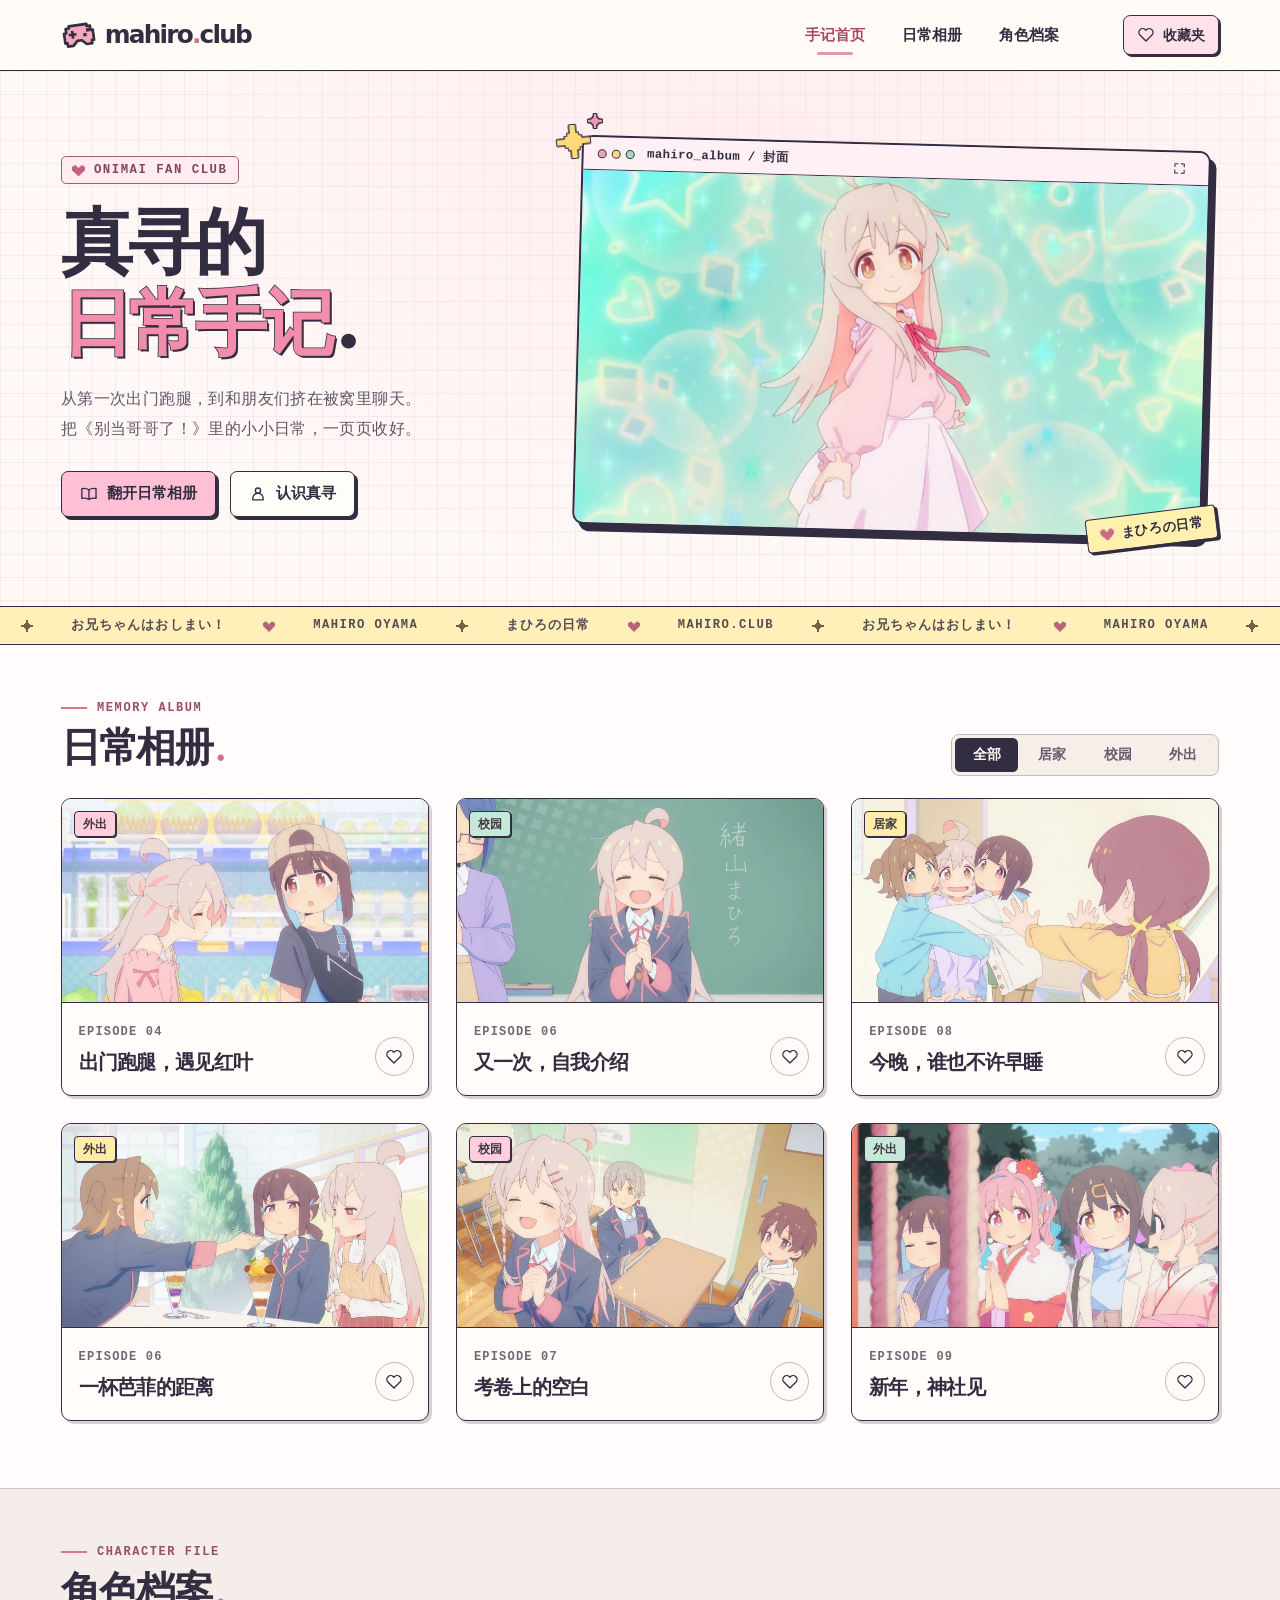
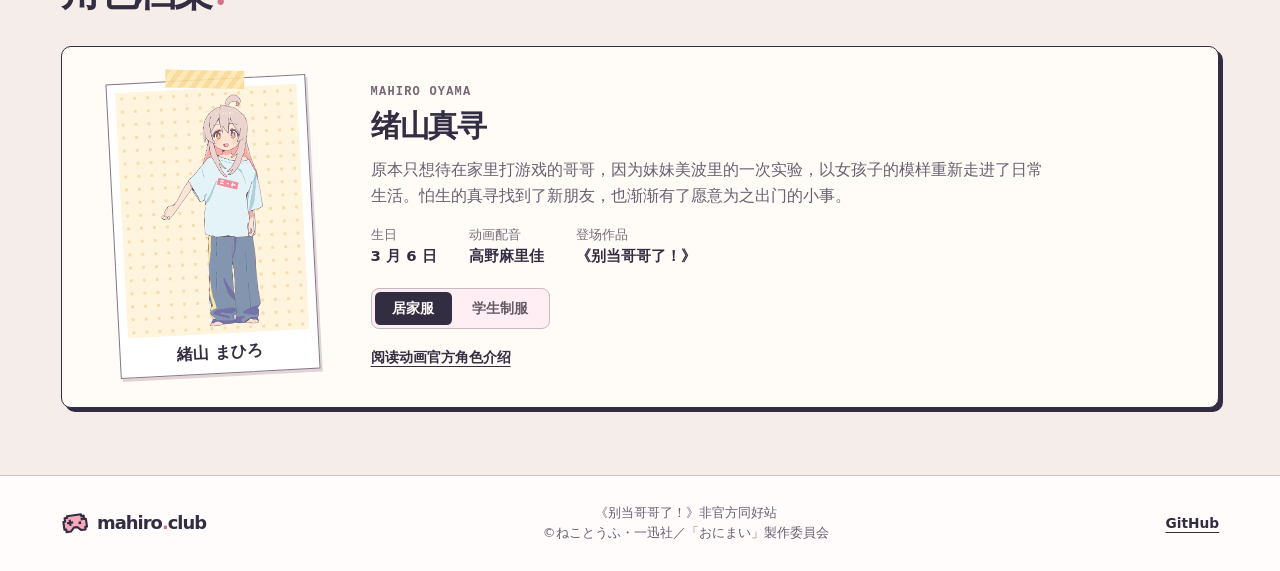
==== public/index.html @ c87bd1ae "Build 真寻的日常手记 with official episode stills and Cloudflare Workers hosting" ====
<!doctype html>
<html lang="zh-CN">
<head>
  <meta charset="utf-8">
  <meta name="viewport" content="width=device-width,initial-scale=1">
  <meta name="theme-color" content="#fff9f4">
  <title>真寻的日常手记 · mahiro.club</title>
  <meta name="description" content="翻开绪山真寻的日常手记。在《别当哥哥了！》非官方同好站里，翻角色档案，收藏初次跑腿、校园生活和朋友聚会的动画瞬间。">
  <meta property="og:type" content="website">
  <meta property="og:locale" content="zh_CN">
  <meta property="og:title" content="真寻的日常手记 · mahiro.club">
  <meta property="og:description" content="从第一次出门跑腿，到和朋友们挤在被窝里聊天。翻开绪山真寻的动画日常手记。">
  <meta property="og:image" content="https://mahiro.club/assets/cover.webp">
  <meta property="og:url" content="https://mahiro.club/">
  <link rel="canonical" href="https://mahiro.club/">
  <link rel="icon" type="image/svg+xml" href="assets/icon.svg">
  <link rel="preload" as="image" href="assets/cover.webp" fetchpriority="high">
  <link rel="stylesheet" href="style.css">
  <script src="app.js" defer></script>
</head>
<body>
  <svg xmlns="http://www.w3.org/2000/svg" class="symbols" aria-hidden="true">
    <symbol id="i-pad" viewBox="0 0 32 26"><path d="M8 4h16v2h3v4h2v9h-2v3h-5l-4-4h-4l-4 4H5v-3H3v-9h2V6h3Z" fill="#f6a9bb" stroke="currentColor" stroke-width="2.4" stroke-linejoin="round"/><path d="M7 12h7m-3.5-3.5v7" fill="none" stroke="currentColor" stroke-width="2.4"/><path d="M20 12h3v3h-3zm3-4h3v3h-3z" fill="currentColor"/></symbol>
    <symbol id="i-heart" viewBox="0 0 24 24"><path d="M12 20 3.9 12.2a5.2 5.2 0 0 1 7.4-7.3l.7.8.7-.8a5.2 5.2 0 0 1 7.4 7.3Z"/></symbol>
    <symbol id="i-book" viewBox="0 0 24 24"><path d="M12 6.5C9 4.5 6 4.2 2.5 5v13c4-.8 6.4-.4 9.5 1.5 3.1-1.9 5.5-2.3 9.5-1.5V5c-3.5-.8-6.5-.5-9.5 1.5Zm0 0v13"/></symbol>
    <symbol id="i-user" viewBox="0 0 24 24"><circle cx="12" cy="7.5" r="3.5"/><path d="M5 20v-2a7 7 0 0 1 14 0v2Z"/></symbol>
    <symbol id="i-spark" viewBox="0 0 24 24"><path d="m12 2 2.6 7.4L22 12l-7.4 2.6L12 22l-2.6-7.4L2 12l7.4-2.6Z"/></symbol>
    <symbol id="i-x" viewBox="0 0 24 24"><path d="m6 6 12 12M18 6 6 18"/></symbol>
    <symbol id="i-expand" viewBox="0 0 24 24"><path d="M9 4H4v5m11-5h5v5M4 15v5h5m11-5v5h-5"/></symbol>
    <symbol id="i-photo" viewBox="0 0 24 24"><rect x="3" y="4" width="18" height="16" rx="2"/><circle cx="8" cy="9" r="1.4"/><path d="m4 17 5-5 4 4 3-3 5 5"/></symbol>
    <symbol id="i-pixel" viewBox="0 0 20 18"><path d="M2 2h5v2h2v2h2V4h2V2h5v2h2v6h-2v2h-2v2h-2v2h-2v2H8v-2H6v-2H4v-2H2v-2H0V4h2Z" fill="currentColor"/></symbol>
    <symbol id="i-pstar" viewBox="0 0 24 24"><path d="M10 0h4v6h2v2h2v2h6v4h-6v2h-2v2h-2v6h-4v-6H8v-2H6v-2H0v-4h6V8h2V6h2Z" fill="currentColor"/></symbol>
    <symbol id="i-calendar" viewBox="0 0 24 24"><rect x="3" y="5" width="18" height="16" rx="2"/><path d="M7 3v5m10-5v5M3 11h18"/></symbol>
    <symbol id="i-menu" viewBox="0 0 24 24"><path d="M3 6h18M3 12h18M3 18h18"/></symbol>
  </svg>
  <a class="skip" href="#main">跳到正文</a>
  <header>
    <div class="wrap header-inner">
      <a href="#home" class="brand" aria-label="mahiro.club 首页"><svg aria-hidden="true"><use href="#i-pad"/></svg><span>mahiro<span class="brand-dot">.</span>club</span></a>
      <nav aria-label="主导航" id="nav">
        <a href="#home" aria-current="location">手记首页</a><a href="#album">日常相册</a><a href="#profile">角色档案</a>
      </nav>
      <div class="head-actions">
        <button class="stash" data-stash><svg class="icon"><use href="#i-heart"/></svg><span>收藏夹</span><span class="count" hidden>0</span></button>
        <button class="menu icon-button" aria-controls="nav" aria-expanded="false" aria-label="展开导航"><svg class="icon"><use href="#i-menu"/></svg></button>
      </div>
    </div>
  </header>
  <main id="main">
    <section class="hero" id="home" aria-labelledby="cover-title">
      <div class="wrap hero-layout">
        <div class="hero-copy">
          <div class="intro-label"><svg class="pixel"><use href="#i-pixel"/></svg> ONIMAI FAN CLUB</div>
          <h1 id="cover-title">真寻的<br><span>日常手记</span><i aria-hidden="true">.</i></h1>
          <p>从第一次出门跑腿，到和朋友们挤在被窝里聊天。<br>把《别当哥哥了！》里的小小日常，一页页收好。</p>
          <div class="hero-actions"><a class="button primary" href="#album"><svg class="icon"><use href="#i-book"/></svg>翻开日常相册</a><a class="button secondary" href="#profile"><svg class="icon"><use href="#i-user"/></svg>认识真寻</a></div>
        </div>
        <div class="cover-art">
          <svg class="shine s1" aria-hidden="true"><use href="#i-pstar"/></svg><svg class="shine s2" aria-hidden="true"><use href="#i-pstar"/></svg>
          <figure class="window">
            <figcaption class="window-top"><span class="lights" aria-hidden="true"><i></i><i></i><i></i></span><span>mahiro_album / 封面</span><button class="expand" aria-label="查看封面剧照" data-open="cover"><svg class="icon"><use href="#i-expand"/></svg></button></figcaption>
            <img src="assets/cover.webp" alt="绪山真寻穿着带红色蝴蝶结的粉色上衣，在薄荷绿的星星和爱心前回头微笑。" width="1280" height="720" fetchpriority="high">
          </figure>
          <div class="sticker" aria-hidden="true"><svg><use href="#i-pixel"/></svg>まひろの日常</div>
        </div>
      </div>
    </section>
    <div class="ribbon" aria-hidden="true"><div class="ribbon-track"><svg><use href="#i-pstar"/></svg><span>お兄ちゃんはおしまい！</span><svg><use href="#i-pixel"/></svg><b>MAHIRO OYAMA</b><svg><use href="#i-pstar"/></svg><span>まひろの日常</span><svg><use href="#i-pixel"/></svg><b>MAHIRO.CLUB</b><svg><use href="#i-pstar"/></svg><span>お兄ちゃんはおしまい！</span><svg><use href="#i-pixel"/></svg><b>MAHIRO OYAMA</b><svg><use href="#i-pstar"/></svg></div></div>
    <section class="album section wrap" id="album" aria-labelledby="album-title">
      <div class="section-head"><div><div class="eyebrow"><span></span> MEMORY ALBUM</div><h2 id="album-title">日常相册<span class="heading-dot">.</span></h2></div>
      <div class="filters" role="group" aria-label="筛选相册"><button aria-pressed="true" data-filter="all">全部</button><button aria-pressed="false" data-filter="home">居家</button><button aria-pressed="false" data-filter="school">校园</button><button aria-pressed="false" data-filter="out">外出</button></div></div>
      <div class="cards">
        <article class="card" data-id="errand" data-category="out" data-episode="04" data-story="第一次一个人出门买东西，连货架都像是陌生地图。幸好有人停下来搭了一把手。对真寻来说，这趟跑腿带回家的，还有一个新朋友。">
          <a class="card-link" href="assets/errand.webp" data-open="errand">
            <div class="thumb"><img src="assets/errand.webp" alt="真寻与红叶站在超市的货架前" loading="lazy" width="1280" height="720"><span class="tag pink">外出</span></div>
            <div class="card-text"><span class="entry-name">EPISODE 04</span><h3>出门跑腿，遇见红叶</h3></div>
          </a>
          <button class="save icon-button" data-save="errand" aria-label="收藏《出门跑腿，遇见红叶》" aria-pressed="false"><svg class="icon"><use href="#i-heart"/></svg></button>
        </article>
        <article class="card" data-id="school" data-category="school" data-episode="06" data-story="黑板上写着自己的名字，面前是一整间教室的新同学。真寻穿着美波里从前的制服，重新站到了讲台前。好在抬起头时，已经能找到熟悉的脸了。">
          <a class="card-link" href="assets/school.webp" data-open="school">
            <div class="thumb"><img src="assets/school.webp" alt="穿上制服的真寻站在写有自己名字的黑板前" loading="lazy" width="1280" height="720"><span class="tag mint">校园</span></div>
            <div class="card-text"><span class="entry-name">EPISODE 06</span><h3>又一次，自我介绍</h3></div>
          </a>
          <button class="save icon-button" data-save="school" aria-label="收藏《又一次，自我介绍》" aria-pressed="false"><svg class="icon"><use href="#i-heart"/></svg></button>
        </article>
        <article class="card" data-id="sleepover" data-category="home" data-episode="08" data-story="原本打算把假期交给游戏，结果红叶、朝日和美夜全来了。房间还是那个房间，多了几个争着说话的人，连熟悉的游戏也有了新的乐趣。">
          <a class="card-link" href="assets/sleepover.webp" data-open="sleepover">
            <div class="thumb"><img src="assets/sleepover.webp" alt="朋友们穿着睡衣围在真寻身边" loading="lazy" width="1280" height="720"><span class="tag butter">居家</span></div>
            <div class="card-text"><span class="entry-name">EPISODE 08</span><h3>今晚，谁也不许早睡</h3></div>
          </a>
          <button class="save icon-button" data-save="sleepover" aria-label="收藏《今晚，谁也不许早睡》" aria-pressed="false"><svg class="icon"><use href="#i-heart"/></svg></button>
        </article>
        <article class="card" data-id="parfait" data-category="out" data-episode="06" data-story="第一次和红叶的同学们出门，真寻一路都绷着神经。等芭菲端上桌，面前的陌生人也慢慢变成了可以一起分甜点的朋友。">
          <a class="card-link" href="assets/parfait.webp" data-open="parfait">
            <div class="thumb"><img src="assets/parfait.webp" alt="真寻和朋友们坐在摆着芭菲的桌边" loading="lazy" width="1280" height="720"><span class="tag butter">外出</span></div>
            <div class="card-text"><span class="entry-name">EPISODE 06</span><h3>一杯芭菲的距离</h3></div>
          </a>
          <button class="save icon-button" data-save="parfait" aria-label="收藏《一杯芭菲的距离》" aria-pressed="false"><svg class="icon"><use href="#i-heart"/></svg></button>
        </article>
        <article class="card" data-id="exam" data-category="school" data-episode="07" data-story="真寻做练习册时还挺有把握，偏偏考试那天的阳光太好。等她从座位上醒来，卷子已经要收了。放在从前一定想逃回家的补习，现在倒有人能一起去了。">
          <a class="card-link" href="assets/exam.webp" data-open="exam">
            <div class="thumb"><img src="assets/exam.webp" alt="真寻在教室里与同学们交谈" loading="lazy" width="1280" height="720"><span class="tag pink">校园</span></div>
            <div class="card-text"><span class="entry-name">EPISODE 07</span><h3>考卷上的空白</h3></div>
          </a>
          <button class="save icon-button" data-save="exam" aria-label="收藏《考卷上的空白》" aria-pressed="false"><svg class="icon"><use href="#i-heart"/></svg></button>
        </article>
        <article class="card" data-id="new-year" data-category="out" data-episode="09" data-story="圣诞节刚过去，新年的神社又热闹起来。真寻跟着美波里去初诣，在人群里碰见了枫和红叶。一年里认识的人，如今也成了一起迎接新年的人。">
          <a class="card-link" href="assets/new-year.webp" data-open="new-year">
            <div class="thumb"><img src="assets/new-year.webp" alt="初诣时，枫和美波里在人群中与伙伴们相遇" loading="lazy" width="1280" height="720"><span class="tag mint">外出</span></div>
            <div class="card-text"><span class="entry-name">EPISODE 09</span><h3>新年，神社见</h3></div>
          </a>
          <button class="save icon-button" data-save="new-year" aria-label="收藏《新年，神社见》" aria-pressed="false"><svg class="icon"><use href="#i-heart"/></svg></button>
        </article>
      </div>
    </section>
    <section class="profile-section" id="profile" aria-labelledby="profile-title"><div class="wrap section"><div class="eyebrow"><span></span> CHARACTER FILE</div><h2 id="profile-title">角色档案<span class="heading-dot">.</span></h2>
      <div class="profile-panel"><div class="portrait"><img id="costume" src="assets/loungewear.webp" loading="lazy" alt="绪山真寻身穿蓝领白上衣和粉色运动裤的官方角色立绘" width="360" height="640"><span lang="ja">緒山 まひろ</span></div>
      <div class="bio"><div class="entry-name">MAHIRO OYAMA</div><h3>绪山真寻</h3>
      <p>原本只想待在家里打游戏的哥哥，因为妹妹美波里的一次实验，以女孩子的模样重新走进了日常生活。怕生的真寻找到了新朋友，也渐渐有了愿意为之出门的小事。</p>
      <dl><div><dt>生日</dt><dd>3 月 6 日</dd></div><div><dt>动画配音</dt><dd>高野麻里佳</dd></div><div><dt>登场作品</dt><dd>《别当哥哥了！》</dd></div></dl>
      <div class="costume-row"><div class="filters" role="group" aria-label="切换角色服装"><button data-costume="loungewear" aria-pressed="true">居家服</button><button data-costume="uniform" aria-pressed="false">学生制服</button></div></div>
      <a href="https://onimai.jp/character/mahiro.html" class="source-link" lang="zh-CN">阅读动画官方角色介绍</a></div></div>
    </div></section>
  </main>
  <footer><div class="wrap footer-inner"><a href="#home" class="brand"><svg aria-hidden="true"><use href="#i-pad"/></svg><span>mahiro<span class="brand-dot">.</span>club</span></a><p>《别当哥哥了！》非官方同好站<br>©ねことうふ・一迅社／「おにまい」製作委員会</p><a class="foot-link" href="https://github.com/Xenon-XG/mahiro.club">GitHub</a></div></footer>
  <dialog id="viewer" aria-labelledby="dialog-title"><div class="dialog-frame"><div class="dialog-bar"><span id="dialog-label">MAHIRO.CLUB</span><button class="icon-button" data-close aria-label="关闭窗口"><svg class="icon"><use href="#i-x"/></svg></button></div><div id="dialog-body"></div></div></dialog>
  <span class="sr-only" role="status" id="status"></span>
</body></html>
---- public/style.css ----
:root{color-scheme:light;--ink:#332d42;--muted:#685f70;--paper:#fffcf7;--rose:#e57894;--pink:#fac7d2;--yellow:#fff0ae;--line:#d5cbd0;--sans:"DM Sans",system-ui,-apple-system,"PingFang SC","Microsoft YaHei","Noto Sans CJK SC",sans-serif;--mono:"SFMono-Regular",Consolas,"Liberation Mono",monospace}
*{box-sizing:border-box}
html{scroll-behavior:smooth;scroll-padding-top:5.7rem}
body{margin:0;background:var(--paper);color:var(--ink);font:1rem/1.6 var(--sans);-webkit-font-smoothing:antialiased}
a{color:inherit;text-decoration:none}
button{font:inherit;color:inherit;cursor:pointer}
button,a{touch-action:manipulation}
button{border:0;background:none}
button:focus-visible,a:focus-visible{outline:3px solid #28687a;outline-offset:4px}
[hidden]{display:none!important}
img{max-width:100%;display:block}
svg.icon{width:1.12rem;height:1.12rem;stroke:currentColor;fill:none;stroke-width:1.8;stroke-linecap:round;stroke-linejoin:round;flex:none}
.symbols{position:absolute;width:0;height:0;overflow:hidden;pointer-events:none}
.wrap{width:min(1184px,calc(100% - 9.5%));margin-inline:auto}
.sr-only,.skip:not(:focus){position:absolute;width:1px;height:1px;padding:0;margin:-1px;overflow:hidden;clip-path:inset(50%);white-space:nowrap}
.skip:focus{position:fixed;left:.5rem;top:.5rem;background:white;padding:.6rem 1rem;z-index:20}
header{position:sticky;top:0;z-index:8;background:#fffcf8f7;border-bottom:1.5px solid var(--ink)}
.header-inner,.head-actions,.brand,nav,.stash,.button,.intro-label,.eyebrow,.hero-actions,.filters,.ribbon-track,.window-top,.section-head,.footer-inner,.dialog-bar{display:flex;align-items:center}
.header-inner{min-height:70px;justify-content:space-between;position:relative;gap:2rem}
.brand{font-family:"Arial Rounded MT Bold","Trebuchet MS",system-ui,sans-serif;font-size:1.55rem;font-weight:900;letter-spacing:-1.8px;line-height:1;gap:.52rem;white-space:nowrap}
.brand svg{width:2.23rem;height:2rem;transform:rotate(-8deg)}
.brand-dot,.heading-dot{color:#d56f8c}
nav{gap:2.3rem;margin-left:auto;margin-right:2rem}
nav a{position:relative;font-weight:650;font-size:.94rem;padding:1.3rem 0}
nav a[aria-current]{color:#ab4969}
nav a[aria-current]::after{content:"";position:absolute;bottom:.78rem;height:3px;border-radius:2px;background:#e896aa;left:20%;right:20%}
.stash{gap:.48rem;border:1.5px solid var(--ink);border-radius:.45rem;padding:.45rem .83rem;min-height:37px;font-weight:700;font-size:.89rem;background:#ffe2e9;box-shadow:2px 2px var(--ink)}
.count{font:700 .8rem var(--mono);border-radius:20px;background:white;padding:.15rem .32rem}
.menu{display:none!important}
.hero{position:relative;overflow:hidden;background-color:#fff9f3;background-image:linear-gradient(90deg,rgba(181,153,162,.15) 1px,transparent 1px),linear-gradient(rgba(181,153,162,.15) 1px,transparent 1px);background-size:23px 23px;isolation:isolate}
.hero::before{content:"";position:absolute;z-index:-1;inset:0;background:radial-gradient(ellipse at 58% 15%,rgba(255,218,225,.38),transparent 65%)}
.hero-layout{display:grid;grid-template-columns:.84fr 1.16fr;align-items:center;gap:clamp(2rem,4vw,4.3rem);padding-block:clamp(3.3rem,5vw,5rem) clamp(3.8rem,5.3vw,5.3rem)}
.intro-label{display:inline-flex;gap:.55rem;background:#ffedf1;border:1.3px solid #9a6276;border-radius:5px;padding:.36rem .65rem;color:#84445e;font:700 .77rem/1.2 var(--mono);letter-spacing:1.5px}
.intro-label .pixel{width:13px;height:12px;color:#c95d7c}
h1,h2,h3,p,figure,dl,dd{margin:0}
h1{font-weight:950;font-size:clamp(3.9rem,5.65vw,5.15rem);line-height:1.13;letter-spacing:-.065em;margin:1.08rem 0 1.12rem}
h1 span{color:#e3889e;-webkit-text-stroke:1.5px var(--ink);paint-order:stroke fill;text-shadow:2.1px 2.1px var(--ink)}
h1 i{font-family:Georgia,serif;font-style:normal;color:var(--ink);margin-left:.11em}
.hero-copy p{color:#5f5766;line-height:1.95;letter-spacing:.025em;font-size:clamp(.98rem,1.2vw,1.06rem)}
.hero-actions{gap:.85rem;flex-wrap:wrap;margin-top:1.6rem}
.button{justify-content:center;gap:.55rem;border:1.5px solid var(--ink);border-radius:7px;padding:.71rem 1.15rem;font-weight:750;font-size:.94rem;line-height:1.45;box-shadow:3px 3px var(--ink);transition:transform .16s,box-shadow .16s}
.primary{background:#fac1d0}
.secondary{background:#fffdf8}
.cover-art{position:relative;isolation:isolate;min-width:0;margin:.5rem .8rem .4rem 0}
.window{position:relative;border:2px solid var(--ink);border-radius:11px;overflow:hidden;background:#dcd4e9;box-shadow:6px 7px 0 var(--ink);transform:rotate(1.5deg)}
.window-top{gap:.8rem;border-bottom:1.5px solid var(--ink);padding:.1rem .85rem;height:33px;background:#eee6f2;font:700 .77rem/1 var(--mono);letter-spacing:.03em}
.lights{display:flex;gap:5px}
.lights i{width:9px;height:9px;border-radius:50%;border:1px solid var(--ink);background:#eda4b9}
.lights i:nth-child(2){background:#f5d788}.lights i:last-child{background:#a9d6c8}
.expand{margin-left:auto;display:grid;place-content:center;width:32px;height:30px}
.expand .icon{width:14px;height:14px}
.window>img{width:100%;height:auto;aspect-ratio:1.64;object-fit:cover;object-position:center 47%}
.sticker{display:inline-flex;align-items:center;gap:7px;position:absolute;right:-.65rem;bottom:-.87rem;transform:rotate(-7deg);border:1.5px solid var(--ink);background:var(--yellow);background-clip:padding-box;border-radius:4px;box-shadow:2.5px 2.5px 0 var(--ink);font-size:.84rem;font-weight:800;letter-spacing:.05em;padding:.32rem .82rem}
.sticker svg{width:14px;height:13px;color:#ce6b85}
.shine{position:absolute;z-index:1;pointer-events:none;overflow:visible;color:#ffda78;filter:drop-shadow(1.3px 0 var(--ink)) drop-shadow(-1px 0 var(--ink)) drop-shadow(0 1.3px var(--ink)) drop-shadow(0 -1px var(--ink))}
.s1{width:33px;height:33px;left:-20px;top:-18px;transform:rotate(-6deg)}.s2{width:14px;height:14px;left:11px;top:-29px;color:#ed9ab5}
.ribbon{overflow:hidden;border-block:1.5px solid var(--ink);background:#fff0b9}
.ribbon-track{width:max-content;min-width:100%;justify-content:space-around;gap:clamp(1.2rem,2.1vw,2.4rem);padding:.59rem 1rem;font-weight:750;color:#554b52;line-height:1.4;white-space:nowrap}
.ribbon-track span{font-size:.81rem;letter-spacing:.08em}
.ribbon-track b{font:700 .76rem/1.4 var(--mono);letter-spacing:.12em}
.ribbon svg{width:12px;height:12px;color:#b5637a}
.ribbon svg:nth-of-type(odd){color:#795e45}
.section{padding-block:3.35rem 4.2rem}
.section-head{justify-content:space-between;align-items:flex-end;gap:1rem;margin-bottom:1.42rem}
.eyebrow{gap:.62rem;color:#9b4d67;font:700 .75rem/1.6 var(--mono);letter-spacing:.13em}
.eyebrow span{display:inline-block;width:1.65rem;height:2px;background:#d67791}
h2{font-size:clamp(2.05rem,3.1vw,2.65rem);line-height:1.35;letter-spacing:-.055em;font-weight:900;margin-top:.21rem}
.heading-dot{font-family:Georgia,serif;margin-left:.09em}
.filters{border:1px solid #c6b9c0;border-radius:.5rem;padding:3px;background:#f5eee9;gap:2px}
.filters button{padding:.3rem 1.05rem;border-radius:.33rem;font-size:.88rem;line-height:1.55;font-weight:650;border:1px solid transparent;color:#655b68}
.filters button[aria-pressed=true]{background:var(--ink);color:#fffcf8}
.cards{display:grid;grid-template-columns:repeat(3,minmax(0,1fr));gap:clamp(1rem,2.15vw,1.8rem)}
.card{position:relative;border:1.5px solid var(--ink);border-radius:10px;background:#fffcfa;box-shadow:3px 3px 0 #d9ced3;overflow:hidden;transition:transform .18s,box-shadow .18s}
.card-link{display:block}
.card-link:focus-visible{outline-offset:-4px}
.thumb{position:relative;overflow:hidden;aspect-ratio:1.8;background:#f5e7e5;border-bottom:1.5px solid var(--ink)}
.thumb img{width:100%;height:100%;object-fit:cover;transition:transform .35s}
.tag{position:absolute;left:.75rem;top:.7rem;font-size:.78rem;color:#403644;font-weight:750;line-height:1.4;padding:.22rem .5rem;border:1px solid var(--ink);border-radius:4px;box-shadow:1px 1px var(--ink)}
.pink{background:#ffcedc}.mint{background:#c6e8d8}.butter{background:#ffebaa}
.card-text{padding:.92rem 3.65rem 1.06rem 1.05rem}
.entry-name,.dialog-bar{font:700 .75rem/1.45 var(--mono);letter-spacing:.1em;color:#766573}
.card-text h3{font-size:1.27rem;letter-spacing:-.035em;margin-top:.16rem}
.icon-button{display:inline-grid;place-content:center;width:2.45rem;height:2.45rem;border:1px solid #c3b6be;border-radius:50%;background:#fffaf7}
.save{position:absolute;right:.85rem;bottom:1.17rem}
button[aria-pressed=true] .icon:has(use[href="#i-heart"]){fill:#df7292;stroke:#76445b}
.profile-section{background:#f5edea;border-block:1px solid #d0c4c9}
.profile-panel{display:grid;grid-template-columns:200px minmax(0,1fr);gap:clamp(2rem,4.5vw,4.2rem);align-items:center;margin-top:1.65rem;padding:2rem clamp(1.6rem,4vw,3.5rem);border:1.5px solid var(--ink);box-shadow:4px 4px var(--ink);border-radius:10px;background:#fffcf7}
.portrait{position:relative;transform:rotate(-3deg);border:1.2px solid #857586;padding:8px 8px 0;background:white;text-align:center;box-shadow:2px 3px #e0d4d7}
.portrait::before{content:"";position:absolute;width:40%;height:18px;left:30%;top:-10px;transform:rotate(4deg);background:repeating-linear-gradient(125deg,#f8d993 0 5px,#ffe7b1 5px 10px);opacity:.9}
.portrait img{aspect-ratio:1;object-fit:cover}.portrait span{display:block;padding:.35rem 0 .5rem;font-weight:750}
.bio h3{font-size:1.86rem;letter-spacing:-.035em;margin-bottom:.5rem}
.bio p{color:var(--muted);max-width:42rem}
dl{display:flex;flex-wrap:wrap;gap:.6rem 2rem;margin:1rem 0}
dt{font-size:.8rem;color:#796b78}dd{font-weight:700;font-size:.93rem}
.source-link,.foot-link{font-size:.86rem;text-decoration:underline;text-underline-offset:4px;font-weight:650}
.footer-inner{gap:1.25rem;justify-content:space-between;padding-block:1.7rem}
.footer-inner .brand{font-size:1.12rem;letter-spacing:-1px}.footer-inner .brand svg{width:1.75rem}
footer p{font-size:.8rem;color:var(--muted)}
dialog{color:var(--ink);padding:0;border:1.5px solid var(--ink);border-radius:12px;box-shadow:5px 6px var(--ink);background:var(--paper);width:min(620px,calc(100% - 2.5rem));max-height:calc(100dvh - 3rem);overflow:auto;overscroll-behavior:contain}
dialog::backdrop{background:#322b42a6}
body:has(dialog[open]){overflow:hidden}
.dialog-bar{position:sticky;z-index:2;top:0;justify-content:space-between;padding:.25rem .5rem .25rem 1rem;background:#f1e7f1;border-bottom:1px solid var(--ink)}
.dialog-bar .icon-button{width:2.1rem;height:2.1rem;border:0;background:transparent}
.viewer-img{width:100%;height:auto;max-height:48dvh;object-fit:contain;background:#efe5e5}
.dialog-copy{padding:1.35rem clamp(1.2rem,4vw,2rem) 1.7rem}
.dialog-copy h2{font-size:1.8rem;margin:.1rem 0 .55rem}
.dialog-copy p{color:var(--muted)}
.dialog-actions{display:flex;align-items:center;justify-content:space-between;flex-wrap:wrap;gap:.7rem;margin-top:1.2rem}
.dialog-actions .button,.empty .button{padding:.55rem .85rem;font-size:.87rem}
.plain{font-size:.88rem;text-decoration:underline;text-underline-offset:4px;padding:.5rem}
.stash-list{padding:0;list-style:none}
.stash-list li{border-top:1px solid var(--line);display:flex;gap:.5rem;align-items:center;padding:.65rem 0}
.stash-list button:first-child{flex:1;display:flex;gap:.9rem;align-items:center;text-align:left;font-weight:700;padding:0}
.stash-list img{width:68px;height:48px;object-fit:cover;border-radius:4px}
.empty{padding:.7rem 0}.empty .button{margin:1rem 0 .2rem}
@media(hover:hover){.button:hover,.stash:hover{transform:translate(-1px,-2px);box-shadow:4px 5px var(--ink)}.card:hover{transform:translateY(-3px);box-shadow:4px 6px #d9ced3}.card-link:hover img{transform:scale(1.035)}nav a:hover,.foot-link:hover,.source-link:hover{color:#a94868}.icon-button:hover,.expand:hover{background:#ffdfeb}.filters button:not([aria-pressed=true]):hover{background:#eadbe0}}
@media(min-width:1500px){.hero-layout{padding-block:5.5rem 5.8rem}}
@media(max-width:900px){.hero-layout{gap:1.6rem;grid-template-columns:.92fr 1.08fr}.wrap{width:calc(100% - 7%)}h1{font-size:clamp(3.3rem,6.5vw,4.3rem)}.hero-copy p{font-size:1rem}.hero-actions{gap:.55rem}.button{padding:.65rem .77rem}.window>img{aspect-ratio:1.38}.cards{gap:1rem}nav{gap:1.2rem;margin-right:0}.header-inner{gap:1rem}}
@media(max-width:700px){html{scroll-padding-top:4.5rem}.wrap{width:calc(100% - 2.5rem)}.header-inner{min-height:57px}.brand{font-size:1.33rem}.brand svg{width:1.9rem}.head-actions{gap:.6rem}.stash{min-height:34px;font-size:.84rem}.menu{display:inline-grid!important;width:34px;height:34px;border:0;background:transparent;border-radius:5px}nav{display:none;position:absolute;top:100%;left:-1.25rem;right:-1.25rem;background:var(--paper);border-bottom:1.5px solid var(--ink);padding:.6rem 1.25rem;justify-content:space-around}nav.open{display:flex}nav a{padding:.5rem 0}nav a[aria-current]::after{bottom:.15rem}.hero-layout{grid-template-columns:1fr;gap:2.3rem;padding-top:2rem;padding-bottom:2.65rem}.hero-copy h1{font-size:clamp(3.5rem,12.8vw,4.65rem);line-height:1.08;margin:.77rem 0 .8rem}.hero-copy p{line-height:1.8;max-width:34rem}.hero-actions{margin-top:1.15rem;gap:.7rem}.button{padding:.65rem .9rem}.cover-art{margin:.25rem .65rem .2rem .45rem}.window>img{aspect-ratio:1.75}.window-top{height:29px}.s1{width:23px;height:23px;left:-13px;top:-12px}.s2{width:11px;height:11px;top:-19px;left:9px}.sticker{font-size:.76rem;padding:.25rem .65rem}.section{padding-block:2.4rem 3rem}.ribbon-track{padding-block:.5rem}.section-head{align-items:flex-end;gap:.5rem}.filters button{padding:.26rem .63rem}.cards{grid-template-columns:repeat(2,minmax(0,1fr));gap:.9rem}.profile-panel{grid-template-columns:130px minmax(0,1fr);gap:1.4rem;padding:1.3rem}.footer-inner{flex-wrap:wrap;gap:.8rem}.footer-inner p{order:3;flex-basis:100%}.thumb{aspect-ratio:1.55}}
@media(max-width:495px){.cards{grid-template-columns:1fr;gap:1.2rem}.thumb{aspect-ratio:1.93}.profile-panel{grid-template-columns:1fr;gap:1.45rem}.portrait{width:145px;margin:.4rem auto 0}.section-head{margin-bottom:1.1rem}.filters{gap:0}.filters button{padding:.24rem .54rem}.eyebrow{font-size:.75rem}.hero-copy p br{display:none}.footer-inner p{font-size:.76rem}.entry-name{font-size:.75rem}}
@media(prefers-reduced-motion:reduce){html{scroll-behavior:auto}*,*::before,*::after{transition:none!important;animation:none!important}}
.error-page{display:grid;min-height:100dvh;place-items:center;background:#fff4ea;padding:1rem}
.error-page div{text-align:center}.error-page img{margin:0 auto 1rem}.error-page h1{font-size:clamp(2rem,6vw,4rem)}.error-page a{display:inline-flex}
/* Colours echo the animation's cherry pink, lemon yellow and mint green. */
:root{--paper:#fffcfb;--pink:#ffc3d7}
.hero{background-color:#fff8f7;background-image:linear-gradient(90deg,rgba(204,151,171,.14) 1px,transparent 1px),linear-gradient(rgba(204,151,171,.14) 1px,transparent 1px)}
h1 span{color:#f28dac}.primary{background:#ffc0d5}.window-top{background:#fff0f5}
.window>img{aspect-ratio:16/9;object-position:center}
.portrait{background:#fff}.portrait img{width:100%;height:246px;object-fit:contain;padding:.5rem;background-color:#fff5de;background-image:radial-gradient(#f7deb0 1.5px,transparent 1.5px);background-size:13px 13px}
.costume-row{display:flex;margin:1.2rem 0 .9rem}.costume-row .filters{background:#ffeff4}
.footer-inner p{text-align:center}
@media(max-width:700px){.portrait img{height:185px}.footer-inner p{text-align:left}}
@media(max-width:495px){.filters button{padding-inline:.43rem}.portrait{width:170px}.portrait img{height:220px}}
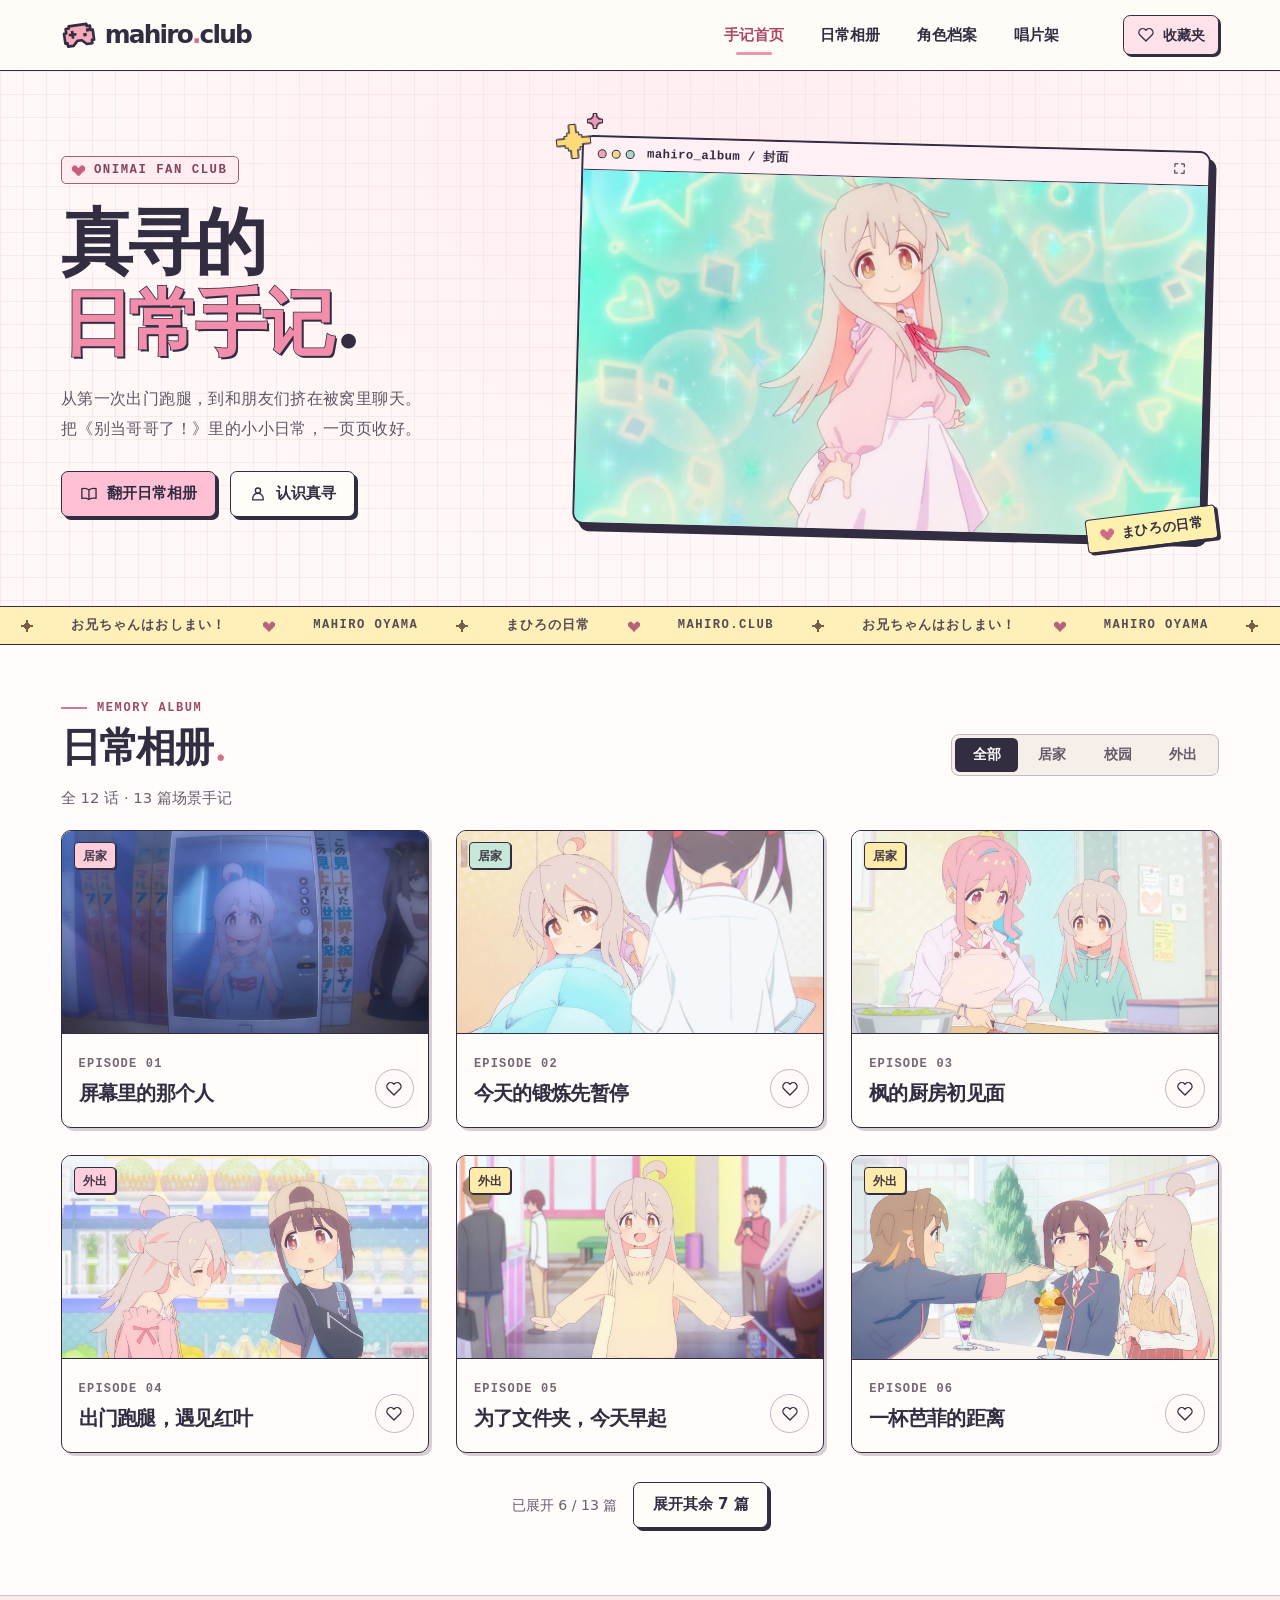
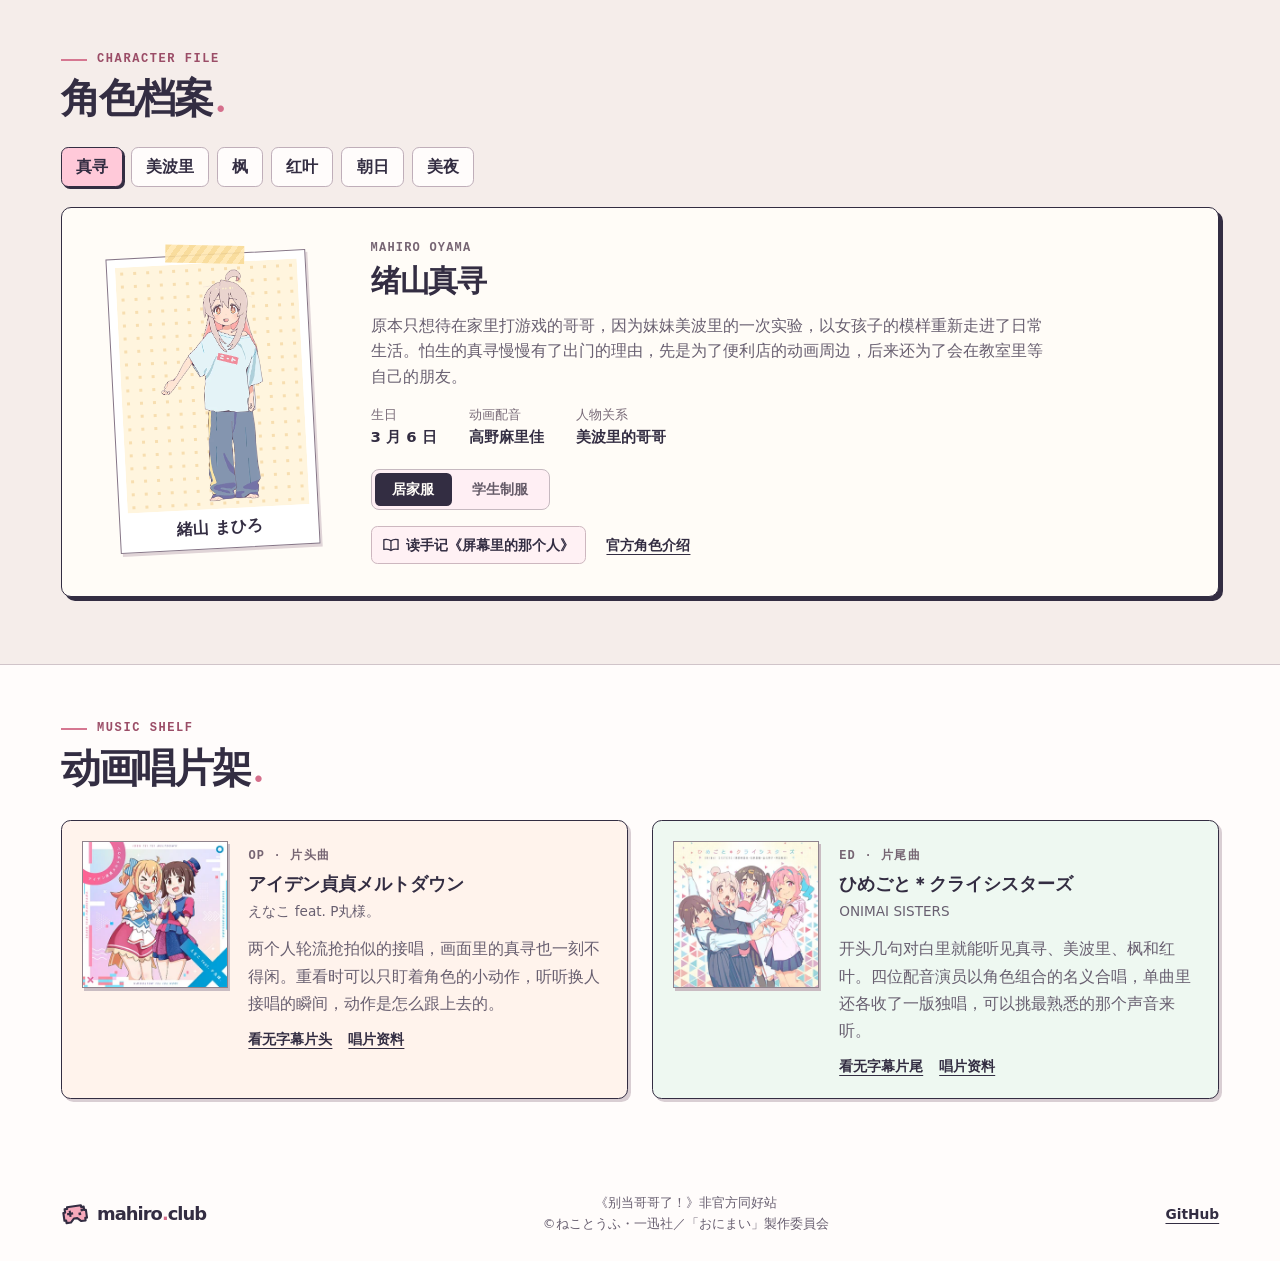
==== commit 99f70fc6: "Expand the fanbook across all twelve episodes, six character profiles, and the music shelf" ====
--- a/public/index.html
+++ b/public/index.html
@@ -5,7 +5,7 @@
   <meta name="viewport" content="width=device-width,initial-scale=1">
   <meta name="theme-color" content="#fff9f4">
   <title>真寻的日常手记 · mahiro.club</title>
-  <meta name="description" content="翻开绪山真寻的日常手记。在《别当哥哥了！》非官方同好站里，翻角色档案，收藏初次跑腿、校园生活和朋友聚会的动画瞬间。">
+  <meta name="description" content="翻开绪山真寻的日常手记。在《别当哥哥了！》非官方同好站里，翻阅全 12 话的场景手记，认识真寻与伙伴们，收藏喜欢的动画瞬间。">
   <meta property="og:type" content="website">
   <meta property="og:locale" content="zh_CN">
   <meta property="og:title" content="真寻的日常手记 · mahiro.club">
@@ -38,7 +38,7 @@
     <div class="wrap header-inner">
       <a href="#home" class="brand" aria-label="mahiro.club 首页"><svg aria-hidden="true"><use href="#i-pad"/></svg><span>mahiro<span class="brand-dot">.</span>club</span></a>
       <nav aria-label="主导航" id="nav">
-        <a href="#home" aria-current="location">手记首页</a><a href="#album">日常相册</a><a href="#profile">角色档案</a>
+        <a href="#home" aria-current="location">手记首页</a><a href="#album">日常相册</a><a href="#profile">角色档案</a><a href="#music">唱片架</a>
       </nav>
       <div class="head-actions">
         <button class="stash" data-stash><svg class="icon"><use href="#i-heart"/></svg><span>收藏夹</span><span class="count" hidden>0</span></button>
@@ -69,7 +69,29 @@
     <section class="album section wrap" id="album" aria-labelledby="album-title">
       <div class="section-head"><div><div class="eyebrow"><span></span> MEMORY ALBUM</div><h2 id="album-title">日常相册<span class="heading-dot">.</span></h2></div>
       <div class="filters" role="group" aria-label="筛选相册"><button aria-pressed="true" data-filter="all">全部</button><button aria-pressed="false" data-filter="home">居家</button><button aria-pressed="false" data-filter="school">校园</button><button aria-pressed="false" data-filter="out">外出</button></div></div>
-      <div class="cards">
+      <p class="album-intro">全 12 话 · 13 篇场景手记</p>
+      <div class="cards" id="album-cards">
+        <article class="card" data-id="mirror" data-category="home" data-episode="01" data-story="午睡醒来，真寻拿起平板，画面里却多了一张完全陌生的脸。呆毛跟着自己动，表情也一模一样。直到美波里来解释昨晚那杯饮料，真寻才意识到，今天最难认出来的人居然是自己。">
+          <a class="card-link" href="assets/mirror.webp" data-open="mirror">
+            <div class="thumb"><img src="assets/mirror.webp" alt="平板的拍摄画面里，真寻愣愣地看着自己" loading="lazy" width="1280" height="720"><span class="tag pink">居家</span></div>
+            <div class="card-text"><span class="entry-name">EPISODE 01</span><h3>屏幕里的那个人</h3></div>
+          </a>
+          <button class="save icon-button" data-save="mirror" aria-label="收藏《屏幕里的那个人》" aria-pressed="false"><svg class="icon"><use href="#i-heart"/></svg></button>
+        </article>
+        <article class="card" data-id="rest" data-category="home" data-episode="02" data-story="为了找回从前的体力，真寻给自己布置了肌肉训练，身体却没照着计划走。肚子疼得厉害时，是美波里先弄清了缘由。平日里忙着记录变化的研究者，这时候最要紧的工作，是陪在被窝旁边。">
+          <a class="card-link" href="assets/rest.webp" data-open="rest">
+            <div class="thumb"><img src="assets/rest.webp" alt="真寻裹着蓝色被子，抬头看向守在身边的美波里" loading="lazy" width="1280" height="720"><span class="tag mint">居家</span></div>
+            <div class="card-text"><span class="entry-name">EPISODE 02</span><h3>今天的锻炼先暂停</h3></div>
+          </a>
+          <button class="save icon-button" data-save="rest" aria-label="收藏《今天的锻炼先暂停》" aria-pressed="false"><svg class="icon"><use href="#i-heart"/></svg></button>
+        </article>
+        <article class="card" data-id="kitchen" data-category="home" data-episode="03" data-story="美波里的老同学枫初次登门，真寻紧张得连话都不敢多说。直到枫系上围裙，手里忙着做饭，嘴上还照顾着身边的人，真寻才敢凑到料理台旁。后来再听她说起化妆，已经是另一种紧张了。">
+          <a class="card-link" href="assets/kitchen.webp" data-open="kitchen">
+            <div class="thumb"><img src="assets/kitchen.webp" alt="枫系着围裙准备料理，真寻在旁边看着" loading="lazy" width="1280" height="720"><span class="tag butter">居家</span></div>
+            <div class="card-text"><span class="entry-name">EPISODE 03</span><h3>枫的厨房初见面</h3></div>
+          </a>
+          <button class="save icon-button" data-save="kitchen" aria-label="收藏《枫的厨房初见面》" aria-pressed="false"><svg class="icon"><use href="#i-heart"/></svg></button>
+        </article>
         <article class="card" data-id="errand" data-category="out" data-episode="04" data-story="第一次一个人出门买东西，连货架都像是陌生地图。幸好有人停下来搭了一把手。对真寻来说，这趟跑腿带回家的，还有一个新朋友。">
           <a class="card-link" href="assets/errand.webp" data-open="errand">
             <div class="thumb"><img src="assets/errand.webp" alt="真寻与红叶站在超市的货架前" loading="lazy" width="1280" height="720"><span class="tag pink">外出</span></div>
@@ -77,6 +99,20 @@
           </a>
           <button class="save icon-button" data-save="errand" aria-label="收藏《出门跑腿，遇见红叶》" aria-pressed="false"><svg class="icon"><use href="#i-heart"/></svg></button>
         </article>
+        <article class="card" data-id="arcade" data-category="out" data-episode="05" data-story="真寻破天荒地早早吃完早餐。美波里感动的是哥哥居然主动出门，真寻惦记的却是便利店限量的动画文件夹。东西到手，回家路上又撞见熟悉的音游机台，这趟小小远征一下有了返场。">
+          <a class="card-link" href="assets/arcade.webp" data-open="arcade">
+            <div class="thumb"><img src="assets/arcade.webp" alt="真寻找到了街机厅里的音乐游戏机" loading="lazy" width="1280" height="720"><span class="tag butter">外出</span></div>
+            <div class="card-text"><span class="entry-name">EPISODE 05</span><h3>为了文件夹，今天早起</h3></div>
+          </a>
+          <button class="save icon-button" data-save="arcade" aria-label="收藏《为了文件夹，今天早起》" aria-pressed="false"><svg class="icon"><use href="#i-heart"/></svg></button>
+        </article>
+        <article class="card" data-id="parfait" data-category="out" data-episode="06" data-story="第一次和红叶的同学们出门，真寻一路都绷着神经。等芭菲端上桌，面前的陌生人也慢慢变成了可以一起分甜点的朋友。">
+          <a class="card-link" href="assets/parfait.webp" data-open="parfait">
+            <div class="thumb"><img src="assets/parfait.webp" alt="真寻和朋友们坐在摆着芭菲的桌边" loading="lazy" width="1280" height="720"><span class="tag butter">外出</span></div>
+            <div class="card-text"><span class="entry-name">EPISODE 06</span><h3>一杯芭菲的距离</h3></div>
+          </a>
+          <button class="save icon-button" data-save="parfait" aria-label="收藏《一杯芭菲的距离》" aria-pressed="false"><svg class="icon"><use href="#i-heart"/></svg></button>
+        </article>
         <article class="card" data-id="school" data-category="school" data-episode="06" data-story="黑板上写着自己的名字，面前是一整间教室的新同学。真寻穿着美波里从前的制服，重新站到了讲台前。好在抬起头时，已经能找到熟悉的脸了。">
           <a class="card-link" href="assets/school.webp" data-open="school">
             <div class="thumb"><img src="assets/school.webp" alt="穿上制服的真寻站在写有自己名字的黑板前" loading="lazy" width="1280" height="720"><span class="tag mint">校园</span></div>
@@ -84,6 +120,13 @@
           </a>
           <button class="save icon-button" data-save="school" aria-label="收藏《又一次，自我介绍》" aria-pressed="false"><svg class="icon"><use href="#i-heart"/></svg></button>
         </article>
+        <article class="card" data-id="exam" data-category="school" data-episode="07" data-story="真寻做练习册时还挺有把握，偏偏考试那天的阳光太好。等她从座位上醒来，卷子已经要收了。放在从前一定想逃回家的补习，现在倒有人能一起去了。">
+          <a class="card-link" href="assets/exam.webp" data-open="exam">
+            <div class="thumb"><img src="assets/exam.webp" alt="真寻在教室里与同学们交谈" loading="lazy" width="1280" height="720"><span class="tag pink">校园</span></div>
+            <div class="card-text"><span class="entry-name">EPISODE 07</span><h3>考卷上的空白</h3></div>
+          </a>
+          <button class="save icon-button" data-save="exam" aria-label="收藏《考卷上的空白》" aria-pressed="false"><svg class="icon"><use href="#i-heart"/></svg></button>
+        </article>
         <article class="card" data-id="sleepover" data-category="home" data-episode="08" data-story="原本打算把假期交给游戏，结果红叶、朝日和美夜全来了。房间还是那个房间，多了几个争着说话的人，连熟悉的游戏也有了新的乐趣。">
           <a class="card-link" href="assets/sleepover.webp" data-open="sleepover">
             <div class="thumb"><img src="assets/sleepover.webp" alt="朋友们穿着睡衣围在真寻身边" loading="lazy" width="1280" height="720"><span class="tag butter">居家</span></div>
@@ -91,20 +134,6 @@
           </a>
           <button class="save icon-button" data-save="sleepover" aria-label="收藏《今晚，谁也不许早睡》" aria-pressed="false"><svg class="icon"><use href="#i-heart"/></svg></button>
         </article>
-        <article class="card" data-id="parfait" data-category="out" data-episode="06" data-story="第一次和红叶的同学们出门，真寻一路都绷着神经。等芭菲端上桌，面前的陌生人也慢慢变成了可以一起分甜点的朋友。">
-          <a class="card-link" href="assets/parfait.webp" data-open="parfait">
-            <div class="thumb"><img src="assets/parfait.webp" alt="真寻和朋友们坐在摆着芭菲的桌边" loading="lazy" width="1280" height="720"><span class="tag butter">外出</span></div>
-            <div class="card-text"><span class="entry-name">EPISODE 06</span><h3>一杯芭菲的距离</h3></div>
-          </a>
-          <button class="save icon-button" data-save="parfait" aria-label="收藏《一杯芭菲的距离》" aria-pressed="false"><svg class="icon"><use href="#i-heart"/></svg></button>
-        </article>
-        <article class="card" data-id="exam" data-category="school" data-episode="07" data-story="真寻做练习册时还挺有把握，偏偏考试那天的阳光太好。等她从座位上醒来，卷子已经要收了。放在从前一定想逃回家的补习，现在倒有人能一起去了。">
-          <a class="card-link" href="assets/exam.webp" data-open="exam">
-            <div class="thumb"><img src="assets/exam.webp" alt="真寻在教室里与同学们交谈" loading="lazy" width="1280" height="720"><span class="tag pink">校园</span></div>
-            <div class="card-text"><span class="entry-name">EPISODE 07</span><h3>考卷上的空白</h3></div>
-          </a>
-          <button class="save icon-button" data-save="exam" aria-label="收藏《考卷上的空白》" aria-pressed="false"><svg class="icon"><use href="#i-heart"/></svg></button>
-        </article>
         <article class="card" data-id="new-year" data-category="out" data-episode="09" data-story="圣诞节刚过去，新年的神社又热闹起来。真寻跟着美波里去初诣，在人群里碰见了枫和红叶。一年里认识的人，如今也成了一起迎接新年的人。">
           <a class="card-link" href="assets/new-year.webp" data-open="new-year">
             <div class="thumb"><img src="assets/new-year.webp" alt="初诣时，枫和美波里在人群中与伙伴们相遇" loading="lazy" width="1280" height="720"><span class="tag mint">外出</span></div>
@@ -112,16 +141,119 @@
           </a>
           <button class="save icon-button" data-save="new-year" aria-label="收藏《新年，神社见》" aria-pressed="false"><svg class="icon"><use href="#i-heart"/></svg></button>
         </article>
-      </div>
-    </section>
-    <section class="profile-section" id="profile" aria-labelledby="profile-title"><div class="wrap section"><div class="eyebrow"><span></span> CHARACTER FILE</div><h2 id="profile-title">角色档案<span class="heading-dot">.</span></h2>
-      <div class="profile-panel"><div class="portrait"><img id="costume" src="assets/loungewear.webp" loading="lazy" alt="绪山真寻身穿蓝领白上衣和粉色运动裤的官方角色立绘" width="360" height="640"><span lang="ja">緒山 まひろ</span></div>
-      <div class="bio"><div class="entry-name">MAHIRO OYAMA</div><h3>绪山真寻</h3>
-      <p>原本只想待在家里打游戏的哥哥，因为妹妹美波里的一次实验，以女孩子的模样重新走进了日常生活。怕生的真寻找到了新朋友，也渐渐有了愿意为之出门的小事。</p>
-      <dl><div><dt>生日</dt><dd>3 月 6 日</dd></div><div><dt>动画配音</dt><dd>高野麻里佳</dd></div><div><dt>登场作品</dt><dd>《别当哥哥了！》</dd></div></dl>
-      <div class="costume-row"><div class="filters" role="group" aria-label="切换角色服装"><button data-costume="loungewear" aria-pressed="true">居家服</button><button data-costume="uniform" aria-pressed="false">学生制服</button></div></div>
-      <a href="https://onimai.jp/character/mahiro.html" class="source-link" lang="zh-CN">阅读动画官方角色介绍</a></div></div>
-    </div></section>
+        <article class="card" data-id="bookshop" data-category="out" data-episode="10" data-story="替美波里去书店跑腿时，真寻撞见了乔装打扮的美夜。在教室里总是安安静静看着朋友们的那个人，这回先被别人认了出来。在同一家书店里，每个人都有自己的目的地。">
+          <a class="card-link" href="assets/bookshop.webp" data-open="bookshop">
+            <div class="thumb"><img src="assets/bookshop.webp" alt="戴着眼镜的美夜站在书店的书架间" loading="lazy" width="1280" height="720"><span class="tag mint">外出</span></div>
+            <div class="card-text"><span class="entry-name">EPISODE 10</span><h3>书架之间的熟面孔</h3></div>
+          </a>
+          <button class="save icon-button" data-save="bookshop" aria-label="收藏《书架之间的熟面孔》" aria-pressed="false"><svg class="icon"><use href="#i-heart"/></svg></button>
+        </article>
+        <article class="card" data-id="birthday" data-category="home" data-episode="11" data-story="朋友们突然开始躲着真寻，连平时最藏不住话的朝日都守住了秘密。等大家在绪山家把蛋糕端出来，前几天吞吞吐吐的话才算有了答案。枫被打工绊住了脚，她准备的有色润唇膏还是到了。">
+          <a class="card-link" href="assets/birthday.webp" data-open="birthday">
+            <div class="thumb"><img src="assets/birthday.webp" alt="生日蛋糕上摆着水果和写有生日祝福的巧克力牌" loading="lazy" width="1280" height="720"><span class="tag pink">居家</span></div>
+            <div class="card-text"><span class="entry-name">EPISODE 11</span><h3>蛋糕端上来之前</h3></div>
+          </a>
+          <button class="save icon-button" data-save="birthday" aria-label="收藏《蛋糕端上来之前》" aria-pressed="false"><svg class="icon"><use href="#i-heart"/></svg></button>
+        </article>
+        <article class="card" data-id="spring-trip" data-category="out" data-episode="12" data-story="春假前随口说起的旅行，真的成了两天一夜的温泉行。真寻原本还想在旅馆里躺着，转眼就换上浴衣，跟着朋友们走进街巷。第一话里连门都懒得出的那个人，如今也出现在大家的旅行风景里。">
+          <a class="card-link" href="assets/spring-trip.webp" data-open="spring-trip">
+            <div class="thumb"><img src="assets/spring-trip.webp" alt="朝日和红叶穿着浴衣在温泉街品尝小吃，真寻和伙伴们跟在后面" loading="lazy" width="1280" height="720"><span class="tag mint">外出</span></div>
+            <div class="card-text"><span class="entry-name">EPISODE 12</span><h3>穿着浴衣，慢慢走</h3></div>
+          </a>
+          <button class="save icon-button" data-save="spring-trip" aria-label="收藏《穿着浴衣，慢慢走》" aria-pressed="false"><svg class="icon"><use href="#i-heart"/></svg></button>
+        </article>
+      </div>
+      <div class="album-more" hidden><span id="album-extent"></span><button class="button secondary" data-expand-album aria-controls="album-cards" aria-expanded="false">展开其余手记</button></div>
+    </section>
+    <section class="profile-section" id="profile" aria-labelledby="profile-title">
+      <div class="wrap section">
+        <div class="eyebrow"><span></span> CHARACTER FILE</div>
+        <h2 id="profile-title">角色档案<span class="heading-dot">.</span></h2>
+        <div class="cast-select" role="group" aria-label="选择角色" hidden>
+          <button data-person="mahiro" aria-controls="profile-mahiro" aria-pressed="true">真寻</button>
+          <button data-person="mihari" aria-controls="profile-mihari" aria-pressed="false">美波里</button>
+          <button data-person="kaede" aria-controls="profile-kaede" aria-pressed="false">枫</button>
+          <button data-person="momiji" aria-controls="profile-momiji" aria-pressed="false">红叶</button>
+          <button data-person="asahi" aria-controls="profile-asahi" aria-pressed="false">朝日</button>
+          <button data-person="miyo" aria-controls="profile-miyo" aria-pressed="false">美夜</button>
+        </div>
+        <article class="profile-panel" id="profile-mahiro" data-profile="mahiro" aria-labelledby="name-mahiro">
+          <div class="portrait"><img id="costume" src="assets/loungewear.webp" loading="lazy" alt="绪山真寻的动画官方立绘" width="360" height="640"><span lang="ja">緒山 まひろ</span></div>
+          <div class="bio">
+            <div class="entry-name">MAHIRO OYAMA</div><h3 id="name-mahiro">绪山真寻</h3>
+            <p>原本只想待在家里打游戏的哥哥，因为妹妹美波里的一次实验，以女孩子的模样重新走进了日常生活。怕生的真寻慢慢有了出门的理由，先是为了便利店的动画周边，后来还为了会在教室里等自己的朋友。</p>
+            <dl><div><dt>生日</dt><dd>3 月 6 日</dd></div><div><dt>动画配音</dt><dd>高野麻里佳</dd></div><div><dt>人物关系</dt><dd>美波里的哥哥</dd></div></dl>
+              <div class="costume-row"><div class="filters" role="group" aria-label="切换角色服装"><button data-costume="loungewear" aria-pressed="true">居家服</button><button data-costume="uniform" aria-pressed="false">学生制服</button></div></div>
+            <div class="profile-links"><button class="related-entry" data-open="mirror"><svg class="icon" aria-hidden="true"><use href="#i-book"/></svg>读手记《屏幕里的那个人》</button><a href="https://onimai.jp/character/mahiro.html" class="source-link">官方角色介绍</a></div>
+          </div>
+        </article>
+        <article class="profile-panel" id="profile-mihari" data-profile="mihari" aria-labelledby="name-mihari">
+          <div class="portrait"><img src="assets/mihari.webp" loading="lazy" alt="绪山美波里的动画官方立绘" width="360" height="640"><span lang="ja">緒山 みはり</span></div>
+          <div class="bio">
+            <div class="entry-name">MIHARI OYAMA</div><h3 id="name-mihari">绪山美波里</h3>
+            <p>美波里跳级进了大学，学生时代也跑出过好成绩。实验是她的主意，照顾哥哥也是她的日常。真寻主动早起出门买周边时，两个人惦记的完全是不同的事，美波里却一样高兴得掉眼泪。</p>
+            <dl><div><dt>生日</dt><dd>4 月 22 日</dd></div><div><dt>动画配音</dt><dd>石原夏织</dd></div><div><dt>人物关系</dt><dd>真寻的妹妹</dd></div></dl>
+            <div class="profile-links"><button class="related-entry" data-open="arcade"><svg class="icon" aria-hidden="true"><use href="#i-book"/></svg>读手记《为了文件夹，今天早起》</button><a href="https://onimai.jp/character/mihari.html" class="source-link">官方角色介绍</a></div>
+          </div>
+        </article>
+        <article class="profile-panel" id="profile-kaede" data-profile="kaede" aria-labelledby="name-kaede">
+          <div class="portrait"><img src="assets/kaede.webp" loading="lazy" alt="穗月枫的动画官方立绘" width="360" height="640"><span lang="ja">穂月 かえで</span></div>
+          <div class="bio">
+            <div class="entry-name">KAEDE HOZUKI</div><h3 id="name-kaede">穗月枫</h3>
+            <p>枫会做饭，喜欢打扮，也很会带第一次尝试的人一起玩。照顾妹妹红叶练出来的本事，用在拘谨的真寻身上也很自然。想认识这位看着张扬、待人却细心的姐姐，可以从她第一次在绪山家下厨看起。</p>
+            <dl><div><dt>生日</dt><dd>9 月 12 日</dd></div><div><dt>动画配音</dt><dd>金元寿子</dd></div><div><dt>人物关系</dt><dd>红叶的姐姐、美波里的老同学</dd></div></dl>
+            <div class="profile-links"><button class="related-entry" data-open="kitchen"><svg class="icon" aria-hidden="true"><use href="#i-book"/></svg>读手记《枫的厨房初见面》</button><a href="https://onimai.jp/character/kaede.html" class="source-link">官方角色介绍</a></div>
+          </div>
+        </article>
+        <article class="profile-panel" id="profile-momiji" data-profile="momiji" aria-labelledby="name-momiji">
+          <div class="portrait"><img src="assets/momiji.webp" loading="lazy" alt="穗月红叶的动画官方立绘" width="360" height="640"><span lang="ja">穂月 もみじ</span></div>
+          <div class="bio">
+            <div class="entry-name">MOMIJI HOZUKI</div><h3 id="name-momiji">穗月红叶</h3>
+            <p>红叶喜欢行动方便的打扮。她和真寻认识的地方是超市，那时的两人连同学都还算不上。她伸手帮了一次忙，后来又带着朝日和美夜来敲绪山家的门，真寻的朋友圈便从这里一点点变大。</p>
+            <dl><div><dt>生日</dt><dd>10 月 20 日</dd></div><div><dt>动画配音</dt><dd>津田美波</dd></div><div><dt>人物关系</dt><dd>枫的妹妹、真寻的同学</dd></div></dl>
+            <div class="profile-links"><button class="related-entry" data-open="errand"><svg class="icon" aria-hidden="true"><use href="#i-book"/></svg>读手记《出门跑腿，遇见红叶》</button><a href="https://onimai.jp/character/momiji.html" class="source-link">官方角色介绍</a></div>
+          </div>
+        </article>
+        <article class="profile-panel" id="profile-asahi" data-profile="asahi" aria-labelledby="name-asahi">
+          <div class="portrait"><img src="assets/asahi.webp" loading="lazy" alt="樱花朝日的动画官方立绘" width="360" height="640"><span lang="ja">桜花 あさひ</span></div>
+          <div class="bio">
+            <div class="entry-name">ASAHI OHKA</div><h3 id="name-asahi">樱花朝日</h3>
+            <p>朝日习惯给别人起昵称，想到什么就说什么。运动场上她总有使不完的劲，碰到考试却会一下蔫下来。有她在，连补习都能变成和朋友多待一会儿的理由。</p>
+            <dl><div><dt>生日</dt><dd>5 月 5 日</dd></div><div><dt>动画配音</dt><dd>优木加奈</dd></div><div><dt>人物关系</dt><dd>红叶、美夜和真寻的同学</dd></div></dl>
+            <div class="profile-links"><button class="related-entry" data-open="exam"><svg class="icon" aria-hidden="true"><use href="#i-book"/></svg>读手记《考卷上的空白》</button><a href="https://onimai.jp/character/asahi.html" class="source-link">官方角色介绍</a></div>
+          </div>
+        </article>
+        <article class="profile-panel" id="profile-miyo" data-profile="miyo" aria-labelledby="name-miyo">
+          <div class="portrait"><img src="assets/miyo.webp" loading="lazy" alt="室崎美夜的动画官方立绘" width="360" height="640"><span lang="ja">室崎 みよ</span></div>
+          <div class="bio">
+            <div class="entry-name">MIYO MUROSAKI</div><h3 id="name-miyo">室崎美夜</h3>
+            <p>美夜说话轻，喜欢观察身边的朋友。比起冲进热闹中央，她常常更享受看着大家凑在一起的样子。书店里的那次偶遇难得把镜头转向她自己，原来安静的同学也有想藏好的小爱好。</p>
+            <dl><div><dt>生日</dt><dd>6 月 18 日</dd></div><div><dt>动画配音</dt><dd>日冈夏美</dd></div><div><dt>人物关系</dt><dd>红叶、朝日和真寻的同学</dd></div></dl>
+            <div class="profile-links"><button class="related-entry" data-open="bookshop"><svg class="icon" aria-hidden="true"><use href="#i-book"/></svg>读手记《书架之间的熟面孔》</button><a href="https://onimai.jp/character/miyo.html" class="source-link">官方角色介绍</a></div>
+          </div>
+        </article>
+      </div>
+    </section>
+    <section class="section wrap music-section" id="music" aria-labelledby="music-title">
+      <div class="eyebrow"><span></span> MUSIC SHELF</div>
+      <h2 id="music-title">动画唱片架<span class="heading-dot">.</span></h2>
+      <div class="records">
+        <article class="record">
+          <img src="assets/opening.webp" alt="动画片头曲通常盘封面" width="320" height="320" loading="lazy">
+          <div><span class="entry-name">OP · 片头曲</span><h3 lang="ja">アイデン貞貞メルトダウン</h3>
+            <p class="artist" lang="ja">えなこ feat. P丸様。</p><p>两个人轮流抢拍似的接唱，画面里的真寻也一刻不得闲。重看时可以只盯着角色的小动作，听听换人接唱的瞬间，动作是怎么跟上去的。</p>
+            <div class="record-links"><a href="https://youtu.be/cHcMHceZEuk">看无字幕片头</a><a href="https://onimai.jp/music/op.html">唱片资料</a></div>
+          </div>
+        </article>
+        <article class="record">
+          <img src="assets/ending.webp" alt="ONIMAI SISTERS 片尾曲唱片封面" width="320" height="320" loading="lazy">
+          <div><span class="entry-name">ED · 片尾曲</span><h3 lang="ja">ひめごと＊クライシスターズ</h3>
+            <p class="artist">ONIMAI SISTERS</p><p>开头几句对白里就能听见真寻、美波里、枫和红叶。四位配音演员以角色组合的名义合唱，单曲里还各收了一版独唱，可以挑最熟悉的那个声音来听。</p>
+            <div class="record-links"><a href="https://youtu.be/qrgaRfJUSyY">看无字幕片尾</a><a href="https://onimai.jp/music/ed.html">唱片资料</a></div>
+          </div>
+        </article>
+      </div>
+    </section>
   </main>
   <footer><div class="wrap footer-inner"><a href="#home" class="brand"><svg aria-hidden="true"><use href="#i-pad"/></svg><span>mahiro<span class="brand-dot">.</span>club</span></a><p>《别当哥哥了！》非官方同好站<br>©ねことうふ・一迅社／「おにまい」製作委員会</p><a class="foot-link" href="https://github.com/Xenon-XG/mahiro.club">GitHub</a></div></footer>
   <dialog id="viewer" aria-labelledby="dialog-title"><div class="dialog-frame"><div class="dialog-bar"><span id="dialog-label">MAHIRO.CLUB</span><button class="icon-button" data-close aria-label="关闭窗口"><svg class="icon"><use href="#i-x"/></svg></button></div><div id="dialog-body"></div></div></dialog>
--- a/public/style.css
+++ b/public/style.css
@@ -131,3 +131,30 @@
 .footer-inner p{text-align:center}
 @media(max-width:700px){.portrait img{height:185px}.footer-inner p{text-align:left}}
 @media(max-width:495px){.filters button{padding-inline:.43rem}.portrait{width:170px}.portrait img{height:220px}}
+
+.album-intro{margin:-.7rem 0 1.2rem;color:var(--muted);font-size:.93rem}
+.album-more{display:flex;flex-wrap:wrap;align-items:center;justify-content:center;gap:1rem;margin-top:1.8rem}
+#album-extent{font-size:.88rem;color:var(--muted)}
+.cast-select{display:flex;flex-wrap:wrap;gap:.5rem;margin-top:1.25rem}
+.cast-select button{border:1px solid #bfaeb9;background:var(--paper);border-radius:.45rem;padding:.4rem .88rem;min-height:38px;font-weight:650}
+.cast-select button[aria-pressed=true]{color:var(--ink);border-color:var(--ink);background:#ffc9d9;box-shadow:2px 2px var(--ink)}
+.profile-panel{margin-top:1.2rem}
+.profile-links{display:flex;flex-wrap:wrap;align-items:center;gap:.55rem 1.3rem;margin-top:1rem}
+.related-entry{display:inline-flex;align-items:center;gap:.4rem;min-height:38px;text-align:left;padding:.3rem .65rem;border:1px solid #cdb7bf;background:#fff1f4;border-radius:.4rem;font-size:.88rem;font-weight:650}
+.entry-turn{border-top:1px dashed #ccbdc6;margin-top:1.15rem;padding-top:.75rem;display:flex;justify-content:space-between;gap:1rem}
+.turn-link{display:grid;gap:.2rem;text-align:left;padding:.25rem 0;max-width:65%;line-height:1.5}
+.turn-link span{color:var(--muted);font-size:.79rem}.turn-link strong{font-size:.94rem;color:#894463}
+@media(hover:hover){.cast-select button:hover,.related-entry:hover{background:#ffdfeb}.turn-link:hover strong{text-decoration:underline}}
+@media(max-width:495px){.cast-select{display:grid;grid-template-columns:repeat(3,minmax(0,1fr))}.album-intro{margin-top:0}.album-more{gap:.65rem}.entry-turn{gap:.7rem}.turn-link{max-width:75%}}
+.records{display:grid;grid-template-columns:repeat(2,minmax(0,1fr));gap:1.45rem;margin-top:1.5rem}
+.record{display:grid;grid-template-columns:minmax(90px,.58fr) minmax(0,1.42fr);align-content:start;gap:1.25rem;padding:1.25rem;background:#fff3ec;border:1px solid var(--ink);border-radius:.6rem;box-shadow:3px 3px #d9ced3}
+.record:nth-child(2){background:#eef8f1}
+.record img{width:100%;height:auto;aspect-ratio:1;object-fit:contain;border:1px solid #8f838c;box-shadow:2px 3px #c9bcc2}
+.record h3{font-size:1.1rem;line-height:1.5;margin-top:.25rem;overflow-wrap:anywhere}
+.record p{line-height:1.7;color:var(--muted)}.record .artist{font-size:.85rem;margin:.2rem 0 .75rem}
+.record-links{display:flex;flex-wrap:wrap;gap:.25rem 1rem;margin-top:.7rem}
+.record-links a{font-size:.88rem;font-weight:650;text-decoration:underline;text-underline-offset:4px}
+@media(max-width:850px){.records{grid-template-columns:1fr}.record{grid-template-columns:minmax(100px,.4fr) minmax(0,1.6fr)}}
+@media(max-width:495px){.record{grid-template-columns:74px minmax(0,1fr);padding:1rem;gap:.8rem}.record h3{font-size:1rem}}
+
+@media(max-width:420px){nav.open{justify-content:space-between;gap:.35rem}nav a{white-space:nowrap}}
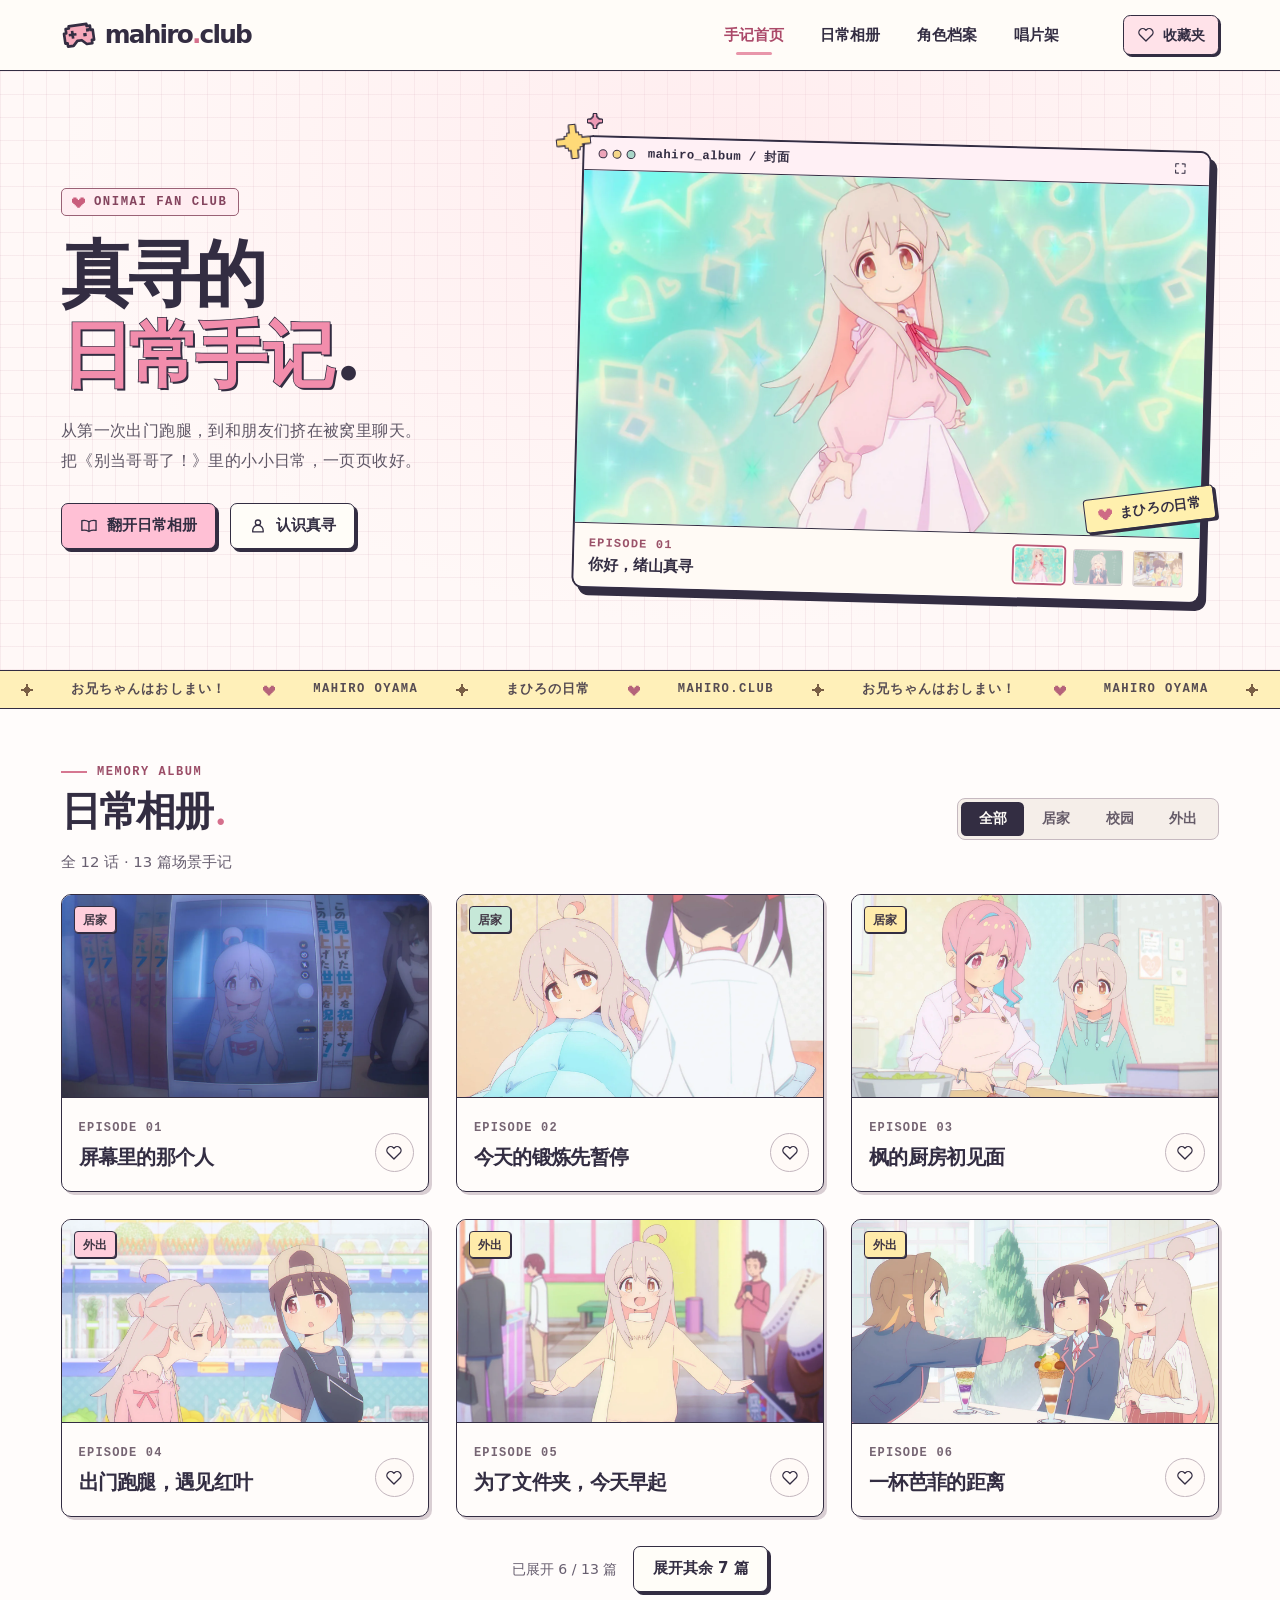
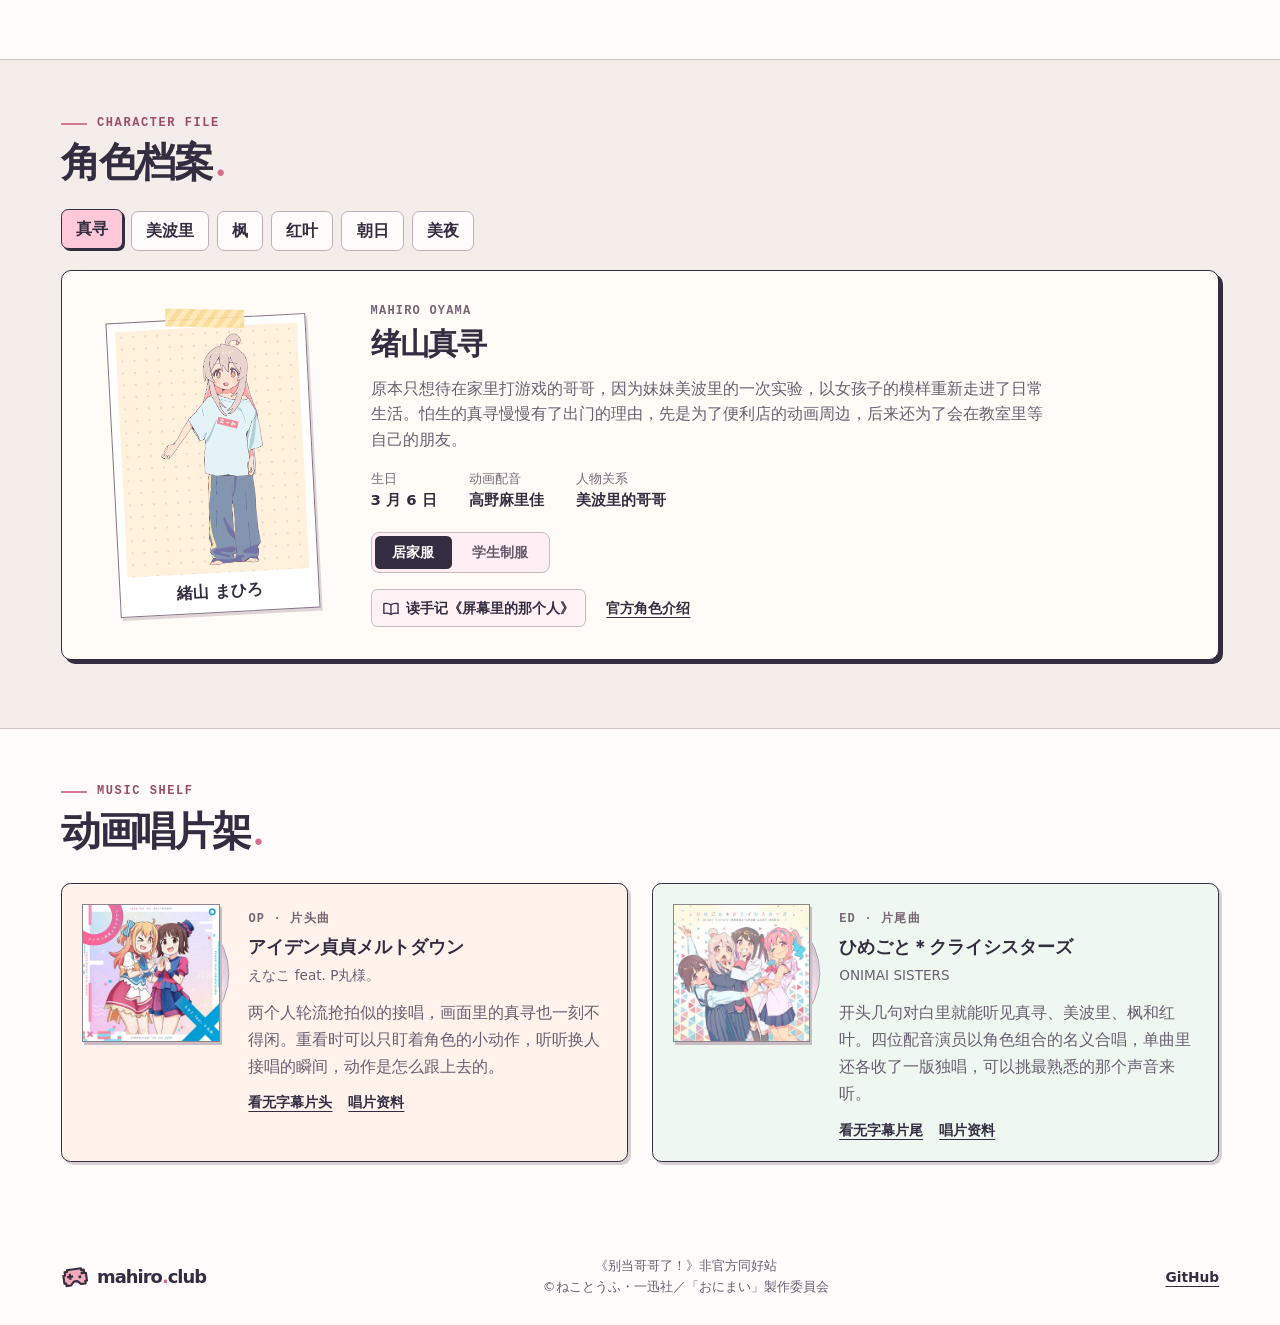
==== commit f9d6e806: "Animate the fanbook's cover, scene changes and page turns with reduced-motion support" ====
--- a/public/index.html
+++ b/public/index.html
@@ -55,11 +55,19 @@
           <p>从第一次出门跑腿，到和朋友们挤在被窝里聊天。<br>把《别当哥哥了！》里的小小日常，一页页收好。</p>
           <div class="hero-actions"><a class="button primary" href="#album"><svg class="icon"><use href="#i-book"/></svg>翻开日常相册</a><a class="button secondary" href="#profile"><svg class="icon"><use href="#i-user"/></svg>认识真寻</a></div>
         </div>
-        <div class="cover-art">
+        <div class="cover-art" role="group" aria-label="精选封面">
           <svg class="shine s1" aria-hidden="true"><use href="#i-pstar"/></svg><svg class="shine s2" aria-hidden="true"><use href="#i-pstar"/></svg>
           <figure class="window">
             <figcaption class="window-top"><span class="lights" aria-hidden="true"><i></i><i></i><i></i></span><span>mahiro_album / 封面</span><button class="expand" aria-label="查看封面剧照" data-open="cover"><svg class="icon"><use href="#i-expand"/></svg></button></figcaption>
-            <img src="assets/cover.webp" alt="绪山真寻穿着带红色蝴蝶结的粉色上衣，在薄荷绿的星星和爱心前回头微笑。" width="1280" height="720" fetchpriority="high">
+            <div class="cover-photo picture-stack"><img id="cover-image" src="assets/cover.webp" alt="绪山真寻穿着带红色蝴蝶结的粉色上衣，在薄荷绿的星星和爱心前回头微笑。" width="1280" height="720" fetchpriority="high"></div>
+            <div class="contact-strip" hidden>
+              <div class="cover-caption" aria-live="polite" aria-atomic="true"><span class="entry-name" id="cover-episode">EPISODE 01</span><strong id="cover-name">你好，绪山真寻</strong></div>
+              <div class="cover-choices" role="group" aria-label="选择封面画面">
+                <button data-cover="cover" aria-pressed="true" aria-label="封面：你好，绪山真寻"><img src="assets/cover.webp" alt="" width="72" height="42"></button>
+                <button data-cover="school" aria-pressed="false" aria-label="封面：又一次，自我介绍"><img src="assets/school.webp" alt="" width="72" height="42"></button>
+                <button data-cover="spring-trip" aria-pressed="false" aria-label="封面：穿着浴衣，慢慢走"><img src="assets/spring-trip.webp" alt="" width="72" height="42"></button>
+              </div>
+            </div>
           </figure>
           <div class="sticker" aria-hidden="true"><svg><use href="#i-pixel"/></svg>まひろの日常</div>
         </div>
@@ -68,7 +76,7 @@
     <div class="ribbon" aria-hidden="true"><div class="ribbon-track"><svg><use href="#i-pstar"/></svg><span>お兄ちゃんはおしまい！</span><svg><use href="#i-pixel"/></svg><b>MAHIRO OYAMA</b><svg><use href="#i-pstar"/></svg><span>まひろの日常</span><svg><use href="#i-pixel"/></svg><b>MAHIRO.CLUB</b><svg><use href="#i-pstar"/></svg><span>お兄ちゃんはおしまい！</span><svg><use href="#i-pixel"/></svg><b>MAHIRO OYAMA</b><svg><use href="#i-pstar"/></svg></div></div>
     <section class="album section wrap" id="album" aria-labelledby="album-title">
       <div class="section-head"><div><div class="eyebrow"><span></span> MEMORY ALBUM</div><h2 id="album-title">日常相册<span class="heading-dot">.</span></h2></div>
-      <div class="filters" role="group" aria-label="筛选相册"><button aria-pressed="true" data-filter="all">全部</button><button aria-pressed="false" data-filter="home">居家</button><button aria-pressed="false" data-filter="school">校园</button><button aria-pressed="false" data-filter="out">外出</button></div></div>
+      <div class="filters album-filters" role="group" aria-label="筛选相册"><button aria-pressed="true" data-filter="all">全部</button><button aria-pressed="false" data-filter="home">居家</button><button aria-pressed="false" data-filter="school">校园</button><button aria-pressed="false" data-filter="out">外出</button></div></div>
       <p class="album-intro">全 12 话 · 13 篇场景手记</p>
       <div class="cards" id="album-cards">
         <article class="card" data-id="mirror" data-category="home" data-episode="01" data-story="午睡醒来，真寻拿起平板，画面里却多了一张完全陌生的脸。呆毛跟着自己动，表情也一模一样。直到美波里来解释昨晚那杯饮料，真寻才意识到，今天最难认出来的人居然是自己。">
@@ -177,8 +185,9 @@
           <button data-person="asahi" aria-controls="profile-asahi" aria-pressed="false">朝日</button>
           <button data-person="miyo" aria-controls="profile-miyo" aria-pressed="false">美夜</button>
         </div>
+        <div class="profile-stage">
         <article class="profile-panel" id="profile-mahiro" data-profile="mahiro" aria-labelledby="name-mahiro">
-          <div class="portrait"><img id="costume" src="assets/loungewear.webp" loading="lazy" alt="绪山真寻的动画官方立绘" width="360" height="640"><span lang="ja">緒山 まひろ</span></div>
+          <div class="portrait"><div class="portrait-photo picture-stack"><img id="costume" src="assets/loungewear.webp" loading="lazy" alt="绪山真寻的动画官方立绘" width="360" height="640"></div><span lang="ja">緒山 まひろ</span></div>
           <div class="bio">
             <div class="entry-name">MAHIRO OYAMA</div><h3 id="name-mahiro">绪山真寻</h3>
             <p>原本只想待在家里打游戏的哥哥，因为妹妹美波里的一次实验，以女孩子的模样重新走进了日常生活。怕生的真寻慢慢有了出门的理由，先是为了便利店的动画周边，后来还为了会在教室里等自己的朋友。</p>
@@ -188,7 +197,7 @@
           </div>
         </article>
         <article class="profile-panel" id="profile-mihari" data-profile="mihari" aria-labelledby="name-mihari">
-          <div class="portrait"><img src="assets/mihari.webp" loading="lazy" alt="绪山美波里的动画官方立绘" width="360" height="640"><span lang="ja">緒山 みはり</span></div>
+          <div class="portrait"><div class="portrait-photo picture-stack"><img src="assets/mihari.webp" loading="lazy" alt="绪山美波里的动画官方立绘" width="360" height="640"></div><span lang="ja">緒山 みはり</span></div>
           <div class="bio">
             <div class="entry-name">MIHARI OYAMA</div><h3 id="name-mihari">绪山美波里</h3>
             <p>美波里跳级进了大学，学生时代也跑出过好成绩。实验是她的主意，照顾哥哥也是她的日常。真寻主动早起出门买周边时，两个人惦记的完全是不同的事，美波里却一样高兴得掉眼泪。</p>
@@ -197,7 +206,7 @@
           </div>
         </article>
         <article class="profile-panel" id="profile-kaede" data-profile="kaede" aria-labelledby="name-kaede">
-          <div class="portrait"><img src="assets/kaede.webp" loading="lazy" alt="穗月枫的动画官方立绘" width="360" height="640"><span lang="ja">穂月 かえで</span></div>
+          <div class="portrait"><div class="portrait-photo picture-stack"><img src="assets/kaede.webp" loading="lazy" alt="穗月枫的动画官方立绘" width="360" height="640"></div><span lang="ja">穂月 かえで</span></div>
           <div class="bio">
             <div class="entry-name">KAEDE HOZUKI</div><h3 id="name-kaede">穗月枫</h3>
             <p>枫会做饭，喜欢打扮，也很会带第一次尝试的人一起玩。照顾妹妹红叶练出来的本事，用在拘谨的真寻身上也很自然。想认识这位看着张扬、待人却细心的姐姐，可以从她第一次在绪山家下厨看起。</p>
@@ -206,7 +215,7 @@
           </div>
         </article>
         <article class="profile-panel" id="profile-momiji" data-profile="momiji" aria-labelledby="name-momiji">
-          <div class="portrait"><img src="assets/momiji.webp" loading="lazy" alt="穗月红叶的动画官方立绘" width="360" height="640"><span lang="ja">穂月 もみじ</span></div>
+          <div class="portrait"><div class="portrait-photo picture-stack"><img src="assets/momiji.webp" loading="lazy" alt="穗月红叶的动画官方立绘" width="360" height="640"></div><span lang="ja">穂月 もみじ</span></div>
           <div class="bio">
             <div class="entry-name">MOMIJI HOZUKI</div><h3 id="name-momiji">穗月红叶</h3>
             <p>红叶喜欢行动方便的打扮。她和真寻认识的地方是超市，那时的两人连同学都还算不上。她伸手帮了一次忙，后来又带着朝日和美夜来敲绪山家的门，真寻的朋友圈便从这里一点点变大。</p>
@@ -215,7 +224,7 @@
           </div>
         </article>
         <article class="profile-panel" id="profile-asahi" data-profile="asahi" aria-labelledby="name-asahi">
-          <div class="portrait"><img src="assets/asahi.webp" loading="lazy" alt="樱花朝日的动画官方立绘" width="360" height="640"><span lang="ja">桜花 あさひ</span></div>
+          <div class="portrait"><div class="portrait-photo picture-stack"><img src="assets/asahi.webp" loading="lazy" alt="樱花朝日的动画官方立绘" width="360" height="640"></div><span lang="ja">桜花 あさひ</span></div>
           <div class="bio">
             <div class="entry-name">ASAHI OHKA</div><h3 id="name-asahi">樱花朝日</h3>
             <p>朝日习惯给别人起昵称，想到什么就说什么。运动场上她总有使不完的劲，碰到考试却会一下蔫下来。有她在，连补习都能变成和朋友多待一会儿的理由。</p>
@@ -224,7 +233,7 @@
           </div>
         </article>
         <article class="profile-panel" id="profile-miyo" data-profile="miyo" aria-labelledby="name-miyo">
-          <div class="portrait"><img src="assets/miyo.webp" loading="lazy" alt="室崎美夜的动画官方立绘" width="360" height="640"><span lang="ja">室崎 みよ</span></div>
+          <div class="portrait"><div class="portrait-photo picture-stack"><img src="assets/miyo.webp" loading="lazy" alt="室崎美夜的动画官方立绘" width="360" height="640"></div><span lang="ja">室崎 みよ</span></div>
           <div class="bio">
             <div class="entry-name">MIYO MUROSAKI</div><h3 id="name-miyo">室崎美夜</h3>
             <p>美夜说话轻，喜欢观察身边的朋友。比起冲进热闹中央，她常常更享受看着大家凑在一起的样子。书店里的那次偶遇难得把镜头转向她自己，原来安静的同学也有想藏好的小爱好。</p>
@@ -232,6 +241,7 @@
             <div class="profile-links"><button class="related-entry" data-open="bookshop"><svg class="icon" aria-hidden="true"><use href="#i-book"/></svg>读手记《书架之间的熟面孔》</button><a href="https://onimai.jp/character/miyo.html" class="source-link">官方角色介绍</a></div>
           </div>
         </article>
+        </div>
       </div>
     </section>
     <section class="section wrap music-section" id="music" aria-labelledby="music-title">
@@ -239,14 +249,14 @@
       <h2 id="music-title">动画唱片架<span class="heading-dot">.</span></h2>
       <div class="records">
         <article class="record">
-          <img src="assets/opening.webp" alt="动画片头曲通常盘封面" width="320" height="320" loading="lazy">
+          <div class="record-sleeve"><img src="assets/opening.webp" alt="动画片头曲通常盘封面" width="320" height="320" loading="lazy"></div>
           <div><span class="entry-name">OP · 片头曲</span><h3 lang="ja">アイデン貞貞メルトダウン</h3>
             <p class="artist" lang="ja">えなこ feat. P丸様。</p><p>两个人轮流抢拍似的接唱，画面里的真寻也一刻不得闲。重看时可以只盯着角色的小动作，听听换人接唱的瞬间，动作是怎么跟上去的。</p>
             <div class="record-links"><a href="https://youtu.be/cHcMHceZEuk">看无字幕片头</a><a href="https://onimai.jp/music/op.html">唱片资料</a></div>
           </div>
         </article>
         <article class="record">
-          <img src="assets/ending.webp" alt="ONIMAI SISTERS 片尾曲唱片封面" width="320" height="320" loading="lazy">
+          <div class="record-sleeve"><img src="assets/ending.webp" alt="ONIMAI SISTERS 片尾曲唱片封面" width="320" height="320" loading="lazy"></div>
           <div><span class="entry-name">ED · 片尾曲</span><h3 lang="ja">ひめごと＊クライシスターズ</h3>
             <p class="artist">ONIMAI SISTERS</p><p>开头几句对白里就能听见真寻、美波里、枫和红叶。四位配音演员以角色组合的名义合唱，单曲里还各收了一版独唱，可以挑最熟悉的那个声音来听。</p>
             <div class="record-links"><a href="https://youtu.be/qrgaRfJUSyY">看无字幕片尾</a><a href="https://onimai.jp/music/ed.html">唱片资料</a></div>
--- a/public/style.css
+++ b/public/style.css
@@ -23,7 +23,6 @@
 nav{gap:2.3rem;margin-left:auto;margin-right:2rem}
 nav a{position:relative;font-weight:650;font-size:.94rem;padding:1.3rem 0}
 nav a[aria-current]{color:#ab4969}
-nav a[aria-current]::after{content:"";position:absolute;bottom:.78rem;height:3px;border-radius:2px;background:#e896aa;left:20%;right:20%}
 .stash{gap:.48rem;border:1.5px solid var(--ink);border-radius:.45rem;padding:.45rem .83rem;min-height:37px;font-weight:700;font-size:.89rem;background:#ffe2e9;box-shadow:2px 2px var(--ink)}
 .count{font:700 .8rem var(--mono);border-radius:20px;background:white;padding:.15rem .32rem}
 .menu{display:none!important}
@@ -49,7 +48,7 @@
 .lights i:nth-child(2){background:#f5d788}.lights i:last-child{background:#a9d6c8}
 .expand{margin-left:auto;display:grid;place-content:center;width:32px;height:30px}
 .expand .icon{width:14px;height:14px}
-.window>img{width:100%;height:auto;aspect-ratio:1.64;object-fit:cover;object-position:center 47%}
+
 .sticker{display:inline-flex;align-items:center;gap:7px;position:absolute;right:-.65rem;bottom:-.87rem;transform:rotate(-7deg);border:1.5px solid var(--ink);background:var(--yellow);background-clip:padding-box;border-radius:4px;box-shadow:2.5px 2.5px 0 var(--ink);font-size:.84rem;font-weight:800;letter-spacing:.05em;padding:.32rem .82rem}
 .sticker svg{width:14px;height:13px;color:#ce6b85}
 .shine{position:absolute;z-index:1;pointer-events:none;overflow:visible;color:#ffda78;filter:drop-shadow(1.3px 0 var(--ink)) drop-shadow(-1px 0 var(--ink)) drop-shadow(0 1.3px var(--ink)) drop-shadow(0 -1px var(--ink))}
@@ -115,8 +114,8 @@
 .empty{padding:.7rem 0}.empty .button{margin:1rem 0 .2rem}
 @media(hover:hover){.button:hover,.stash:hover{transform:translate(-1px,-2px);box-shadow:4px 5px var(--ink)}.card:hover{transform:translateY(-3px);box-shadow:4px 6px #d9ced3}.card-link:hover img{transform:scale(1.035)}nav a:hover,.foot-link:hover,.source-link:hover{color:#a94868}.icon-button:hover,.expand:hover{background:#ffdfeb}.filters button:not([aria-pressed=true]):hover{background:#eadbe0}}
 @media(min-width:1500px){.hero-layout{padding-block:5.5rem 5.8rem}}
-@media(max-width:900px){.hero-layout{gap:1.6rem;grid-template-columns:.92fr 1.08fr}.wrap{width:calc(100% - 7%)}h1{font-size:clamp(3.3rem,6.5vw,4.3rem)}.hero-copy p{font-size:1rem}.hero-actions{gap:.55rem}.button{padding:.65rem .77rem}.window>img{aspect-ratio:1.38}.cards{gap:1rem}nav{gap:1.2rem;margin-right:0}.header-inner{gap:1rem}}
-@media(max-width:700px){html{scroll-padding-top:4.5rem}.wrap{width:calc(100% - 2.5rem)}.header-inner{min-height:57px}.brand{font-size:1.33rem}.brand svg{width:1.9rem}.head-actions{gap:.6rem}.stash{min-height:34px;font-size:.84rem}.menu{display:inline-grid!important;width:34px;height:34px;border:0;background:transparent;border-radius:5px}nav{display:none;position:absolute;top:100%;left:-1.25rem;right:-1.25rem;background:var(--paper);border-bottom:1.5px solid var(--ink);padding:.6rem 1.25rem;justify-content:space-around}nav.open{display:flex}nav a{padding:.5rem 0}nav a[aria-current]::after{bottom:.15rem}.hero-layout{grid-template-columns:1fr;gap:2.3rem;padding-top:2rem;padding-bottom:2.65rem}.hero-copy h1{font-size:clamp(3.5rem,12.8vw,4.65rem);line-height:1.08;margin:.77rem 0 .8rem}.hero-copy p{line-height:1.8;max-width:34rem}.hero-actions{margin-top:1.15rem;gap:.7rem}.button{padding:.65rem .9rem}.cover-art{margin:.25rem .65rem .2rem .45rem}.window>img{aspect-ratio:1.75}.window-top{height:29px}.s1{width:23px;height:23px;left:-13px;top:-12px}.s2{width:11px;height:11px;top:-19px;left:9px}.sticker{font-size:.76rem;padding:.25rem .65rem}.section{padding-block:2.4rem 3rem}.ribbon-track{padding-block:.5rem}.section-head{align-items:flex-end;gap:.5rem}.filters button{padding:.26rem .63rem}.cards{grid-template-columns:repeat(2,minmax(0,1fr));gap:.9rem}.profile-panel{grid-template-columns:130px minmax(0,1fr);gap:1.4rem;padding:1.3rem}.footer-inner{flex-wrap:wrap;gap:.8rem}.footer-inner p{order:3;flex-basis:100%}.thumb{aspect-ratio:1.55}}
+@media(max-width:900px){.hero-layout{gap:1.6rem;grid-template-columns:.92fr 1.08fr}.wrap{width:calc(100% - 7%)}h1{font-size:clamp(3.3rem,6.5vw,4.3rem)}.hero-copy p{font-size:1rem}.hero-actions{gap:.55rem}.button{padding:.65rem .77rem}.cards{gap:1rem}nav{gap:1.2rem;margin-right:0}.header-inner{gap:1rem}}
+@media(max-width:700px){html{scroll-padding-top:4.5rem}.wrap{width:calc(100% - 2.5rem)}.header-inner{min-height:57px}.brand{font-size:1.33rem}.brand svg{width:1.9rem}.head-actions{gap:.6rem}.stash{min-height:34px;font-size:.84rem}.menu{display:inline-grid!important;width:34px;height:34px;border:0;background:transparent;border-radius:5px}nav{display:none;position:absolute;top:100%;left:-1.25rem;right:-1.25rem;background:var(--paper);border-bottom:1.5px solid var(--ink);padding:.6rem 1.25rem;justify-content:space-around}nav.open{display:flex}nav a{padding:.5rem 0}nav a[aria-current]::after{bottom:.15rem}.hero-layout{grid-template-columns:1fr;gap:2.3rem;padding-top:2rem;padding-bottom:2.65rem}.hero-copy h1{font-size:clamp(3.5rem,12.8vw,4.65rem);line-height:1.08;margin:.77rem 0 .8rem}.hero-copy p{line-height:1.8;max-width:34rem}.hero-actions{margin-top:1.15rem;gap:.7rem}.button{padding:.65rem .9rem}.cover-art{margin:.25rem .65rem .2rem .45rem}.window-top{height:29px}.s1{width:23px;height:23px;left:-13px;top:-12px}.s2{width:11px;height:11px;top:-19px;left:9px}.sticker{font-size:.76rem;padding:.25rem .65rem}.section{padding-block:2.4rem 3rem}.ribbon-track{padding-block:.5rem}.section-head{align-items:flex-end;gap:.5rem}.filters button{padding:.26rem .63rem}.cards{grid-template-columns:repeat(2,minmax(0,1fr));gap:.9rem}.profile-panel{grid-template-columns:130px minmax(0,1fr);gap:1.4rem;padding:1.3rem}.footer-inner{flex-wrap:wrap;gap:.8rem}.footer-inner p{order:3;flex-basis:100%}.thumb{aspect-ratio:1.55}}
 @media(max-width:495px){.cards{grid-template-columns:1fr;gap:1.2rem}.thumb{aspect-ratio:1.93}.profile-panel{grid-template-columns:1fr;gap:1.45rem}.portrait{width:145px;margin:.4rem auto 0}.section-head{margin-bottom:1.1rem}.filters{gap:0}.filters button{padding:.24rem .54rem}.eyebrow{font-size:.75rem}.hero-copy p br{display:none}.footer-inner p{font-size:.76rem}.entry-name{font-size:.75rem}}
 @media(prefers-reduced-motion:reduce){html{scroll-behavior:auto}*,*::before,*::after{transition:none!important;animation:none!important}}
 .error-page{display:grid;min-height:100dvh;place-items:center;background:#fff4ea;padding:1rem}
@@ -125,7 +124,7 @@
 :root{--paper:#fffcfb;--pink:#ffc3d7}
 .hero{background-color:#fff8f7;background-image:linear-gradient(90deg,rgba(204,151,171,.14) 1px,transparent 1px),linear-gradient(rgba(204,151,171,.14) 1px,transparent 1px)}
 h1 span{color:#f28dac}.primary{background:#ffc0d5}.window-top{background:#fff0f5}
-.window>img{aspect-ratio:16/9;object-position:center}
+
 .portrait{background:#fff}.portrait img{width:100%;height:246px;object-fit:contain;padding:.5rem;background-color:#fff5de;background-image:radial-gradient(#f7deb0 1.5px,transparent 1.5px);background-size:13px 13px}
 .costume-row{display:flex;margin:1.2rem 0 .9rem}.costume-row .filters{background:#ffeff4}
 .footer-inner p{text-align:center}
@@ -158,3 +157,91 @@
 @media(max-width:495px){.record{grid-template-columns:74px minmax(0,1fr);padding:1rem;gap:.8rem}.record h3{font-size:1rem}}
 
 @media(max-width:420px){nav.open{justify-content:space-between;gap:.35rem}nav a{white-space:nowrap}}
+
+/* A strip of contact prints keeps the cover, caption and opening action together. */
+.picture-stack{isolation:isolate;position:relative;overflow:hidden}
+.picture-stack .picture-echo{position:absolute;inset:0;z-index:1;width:100%;height:100%;pointer-events:none}
+.cover-photo{aspect-ratio:16/9;background:#bce5df}
+.cover-photo img{width:100%;height:100%;object-fit:cover}
+.contact-strip{display:flex;align-items:center;justify-content:space-between;gap:1rem;min-height:64px;padding:7px .9rem;background:#fffaf5;border-top:1.5px solid var(--ink)}
+.cover-caption{display:grid;gap:.1rem;min-width:0}
+.cover-caption .entry-name{font-size:.75rem;color:#9a5269}
+.cover-caption strong{font-size:.94rem;line-height:1.35}
+.cover-choices{display:flex;align-items:center;gap:.35rem;flex:none}
+.cover-choices button{position:relative;width:54px;height:44px;border:0;padding:4px 2px;background:none;border-radius:4px}
+.cover-choices img{width:100%;height:100%;object-fit:cover;border:1px solid #bdaeb7;border-radius:3px;opacity:.65;transition:opacity .18s,transform .22s,box-shadow .22s}
+.cover-choices button[aria-pressed=true] img{opacity:1;transform:translateY(-1px);box-shadow:0 0 0 2px #b85574;border-color:var(--paper)}
+.cover-art:has(.contact-strip:not([hidden])) .sticker{bottom:4.4rem;right:-.55rem;pointer-events:none}
+@media(max-width:495px){.contact-strip{gap:.4rem;padding:6px .6rem;min-height:60px}.cover-choices{gap:.22rem}.cover-choices button{width:43px}.cover-caption strong{font-size:.85rem}.cover-art:has(.contact-strip:not([hidden])) .sticker{bottom:3.9rem}}
+@media(max-width:340px){.cover-choices button{width:36px}.contact-strip{padding-inline:.45rem}}
+
+/* Keep the layout in its new state while the old cards finish fading. */
+.cards{position:relative;isolation:isolate}
+.cards .card-exiting[hidden]{display:block!important;position:absolute;z-index:1;pointer-events:none;transform-origin:center}
+.bookmark{position:absolute;right:.9rem;top:0;display:grid;place-content:center;width:26px;height:35px;padding-bottom:5px;clip-path:polygon(0 0,100% 0,100% 100%,50% 80%,0 100%);background:#ae4366;color:white;font:700 15px/1 var(--sans);opacity:0;transition:opacity .16s}
+.is-saved .bookmark{opacity:1}
+.is-saved .save{background:#ffe8ef;border-color:#ca89a0}
+@supports selector(:has(*)){
+  .album-filters{display:grid;grid-template-columns:repeat(4,1fr);position:relative;isolation:isolate;gap:0}
+  .album-filters::before{content:"";position:absolute;z-index:-1;inset:3px auto 3px 3px;width:calc((100% - 6px)/4);border-radius:.33rem;background:var(--ink);transition:transform .28s cubic-bezier(.23,.8,.25,1)}
+  .album-filters:has([data-filter=home][aria-pressed=true])::before{transform:translateX(100%)}
+  .album-filters:has([data-filter=school][aria-pressed=true])::before{transform:translateX(200%)}
+  .album-filters:has([data-filter=out][aria-pressed=true])::before{transform:translateX(300%)}
+  .album-filters button[aria-pressed=true]{background:transparent}
+  .album-filters button{transition:color .23s}
+}
+.profile-stage{position:relative}
+.profile-stage.has-tabs{margin-top:1.15rem;isolation:isolate}
+.has-tabs .profile-panel{position:relative;z-index:1;margin:0;opacity:1;visibility:visible;transform:none;transition:opacity .24s ease-out,transform .32s cubic-bezier(.2,.72,.22,1),visibility 0s}
+.has-tabs .profile-panel[hidden]{display:grid!important;position:absolute;inset:0 0 auto;z-index:0;opacity:0;visibility:hidden;transform:translateX(-9px);pointer-events:none;transition:opacity .16s ease-out,transform .23s ease,visibility 0s .23s}
+.profile-panel{--portrait-tone:#fff1db;--tape-a:#f8d993;--tape-b:#ffe7b1}
+[data-profile=mihari]{--portrait-tone:#e9edf9;--tape-a:#b9c4e8;--tape-b:#d8dff6}
+[data-profile=kaede]{--portrait-tone:#fff0e9;--tape-a:#efb4ad;--tape-b:#fbd0bb}
+[data-profile=momiji]{--portrait-tone:#e9f4eb;--tape-a:#a6d3bc;--tape-b:#c8e7cb}
+[data-profile=asahi]{--portrait-tone:#fff5c9;--tape-a:#f0cf80;--tape-b:#ffe5a0}
+[data-profile=miyo]{--portrait-tone:#f2e9f8;--tape-a:#d4b6de;--tape-b:#e9d3ed}
+.portrait::before{z-index:2;pointer-events:none;background:repeating-linear-gradient(125deg,var(--tape-a) 0 5px,var(--tape-b) 5px 10px)}
+.portrait-photo{background-color:var(--portrait-tone);background-image:radial-gradient(#786c732b 1px,transparent 1px);background-size:12px 12px}
+.portrait-photo img{background:transparent}
+.cast-select button{transition:background-color .17s,box-shadow .2s,transform .2s}
+.cast-select button[aria-pressed=true]{transform:translateY(-2px)}
+#dialog-body{overflow-x:clip;touch-action:pan-y pinch-zoom}
+.reader-page{position:relative}
+.viewer-img{aspect-ratio:16/9}
+.reader-page.turn-forward::after,.reader-page.turn-back::after{position:absolute;content:"";inset:0;pointer-events:none;opacity:0;background:linear-gradient(90deg,#70526022,transparent 18%,transparent 72%,#fff7d51a);animation:page-light .36s ease-out both}
+.reader-page.turn-back::after{background:linear-gradient(270deg,#70526022,transparent 18%)}
+@keyframes page-light{from{opacity:.9}to{opacity:0}}
+.folio{display:flex;align-items:center;justify-content:flex-end;gap:.5rem;float:right;color:#796979;font:600 .77rem/1.5 var(--mono);margin-left:.5rem}
+.folio progress{width:clamp(32px,7vw,57px);height:5px;border:0;border-radius:8px;overflow:hidden;color:#c37592;background:#ecdee2;appearance:none}
+.folio progress::-webkit-progress-bar{background:#ecdee2;border-radius:8px}
+.folio progress::-webkit-progress-value{background:#c37592;border-radius:8px}
+.folio progress::-moz-progress-bar{background:#c37592;border-radius:8px}
+#dialog-title{clear:both}
+dialog{opacity:0;transform:translateY(10px) scale(.988);transition:opacity .17s,transform .22s cubic-bezier(.2,.75,.25,1)}
+dialog[open]{opacity:1;transform:none}
+dialog:not([open]){pointer-events:none}
+dialog::backdrop{background-color:transparent;transition:background-color .18s}
+dialog[open]::backdrop{background-color:#322b42a6}
+@supports (transition-behavior:allow-discrete){
+  dialog{transition:opacity .16s,transform .2s,display .2s allow-discrete,overlay .2s allow-discrete}
+  dialog::backdrop{transition:background-color .18s,display .2s allow-discrete,overlay .2s allow-discrete}
+}
+@starting-style{dialog[open]{opacity:0;transform:translateY(12px) scale(.985)}dialog[open]::backdrop{background-color:transparent}}
+.record-sleeve{width:94%;position:relative;isolation:isolate;align-self:start}
+.record-sleeve img{position:relative;z-index:1}
+.record-sleeve::before{content:"";position:absolute;inset:3%;border:1px solid #a99eae;border-radius:50%;transform:translateX(11%);background:radial-gradient(circle,transparent 0 8%,#b0a9b6 9%,#eeebec 10% 15%,transparent 16%),repeating-radial-gradient(circle,transparent 0 3px,#fff7 3.5px 4px),conic-gradient(from 25deg,#b6b6ca,#f7dce8,#a8d9db,#f7f7d6,#b6b6ca);transition:transform .42s cubic-bezier(.2,.75,.25,1)}
+.record:focus-within .record-sleeve::before{transform:translateX(22%) rotate(22deg)}
+@media(hover:hover){.record:hover .record-sleeve::before{transform:translateX(22%) rotate(22deg)}.cover-choices button:hover img{opacity:1}}
+@media(prefers-reduced-motion:no-preference){
+  .button:active,.stash:active{transform:translate(2px,2px);box-shadow:1px 1px var(--ink)}
+  .menu[aria-expanded=true] .icon{animation:menu-pop .2s ease-out}
+  @keyframes menu-pop{from{opacity:.3;transform:rotate(-12deg)}to{opacity:1;transform:none}}
+}
+@media(max-width:700px) and (prefers-reduced-motion:no-preference){nav.open{animation:menu-down .2s ease-out}@keyframes menu-down{from{opacity:0;transform:translateY(-6px)}to{opacity:1;transform:none}}}
+.reader-hint{margin-top:.65rem;color:var(--muted);font-size:.8rem;text-align:right}
+.touch-hint{display:none}
+@media(pointer:coarse){.reader-hint .key-hint{display:none}.reader-hint .touch-hint{display:inline}}
+nav a::after{content:"";position:absolute;bottom:.78rem;left:20%;right:20%;height:3px;background:#e896aa;border-radius:2px;transform:scaleX(0);transition:transform .2s ease}
+nav a[aria-current]::after{transform:scaleX(1)}
+@media(max-width:700px){nav a::after{bottom:.15rem}}
+@media(prefers-reduced-motion:reduce){dialog::backdrop{transition:none!important;animation:none!important}}
